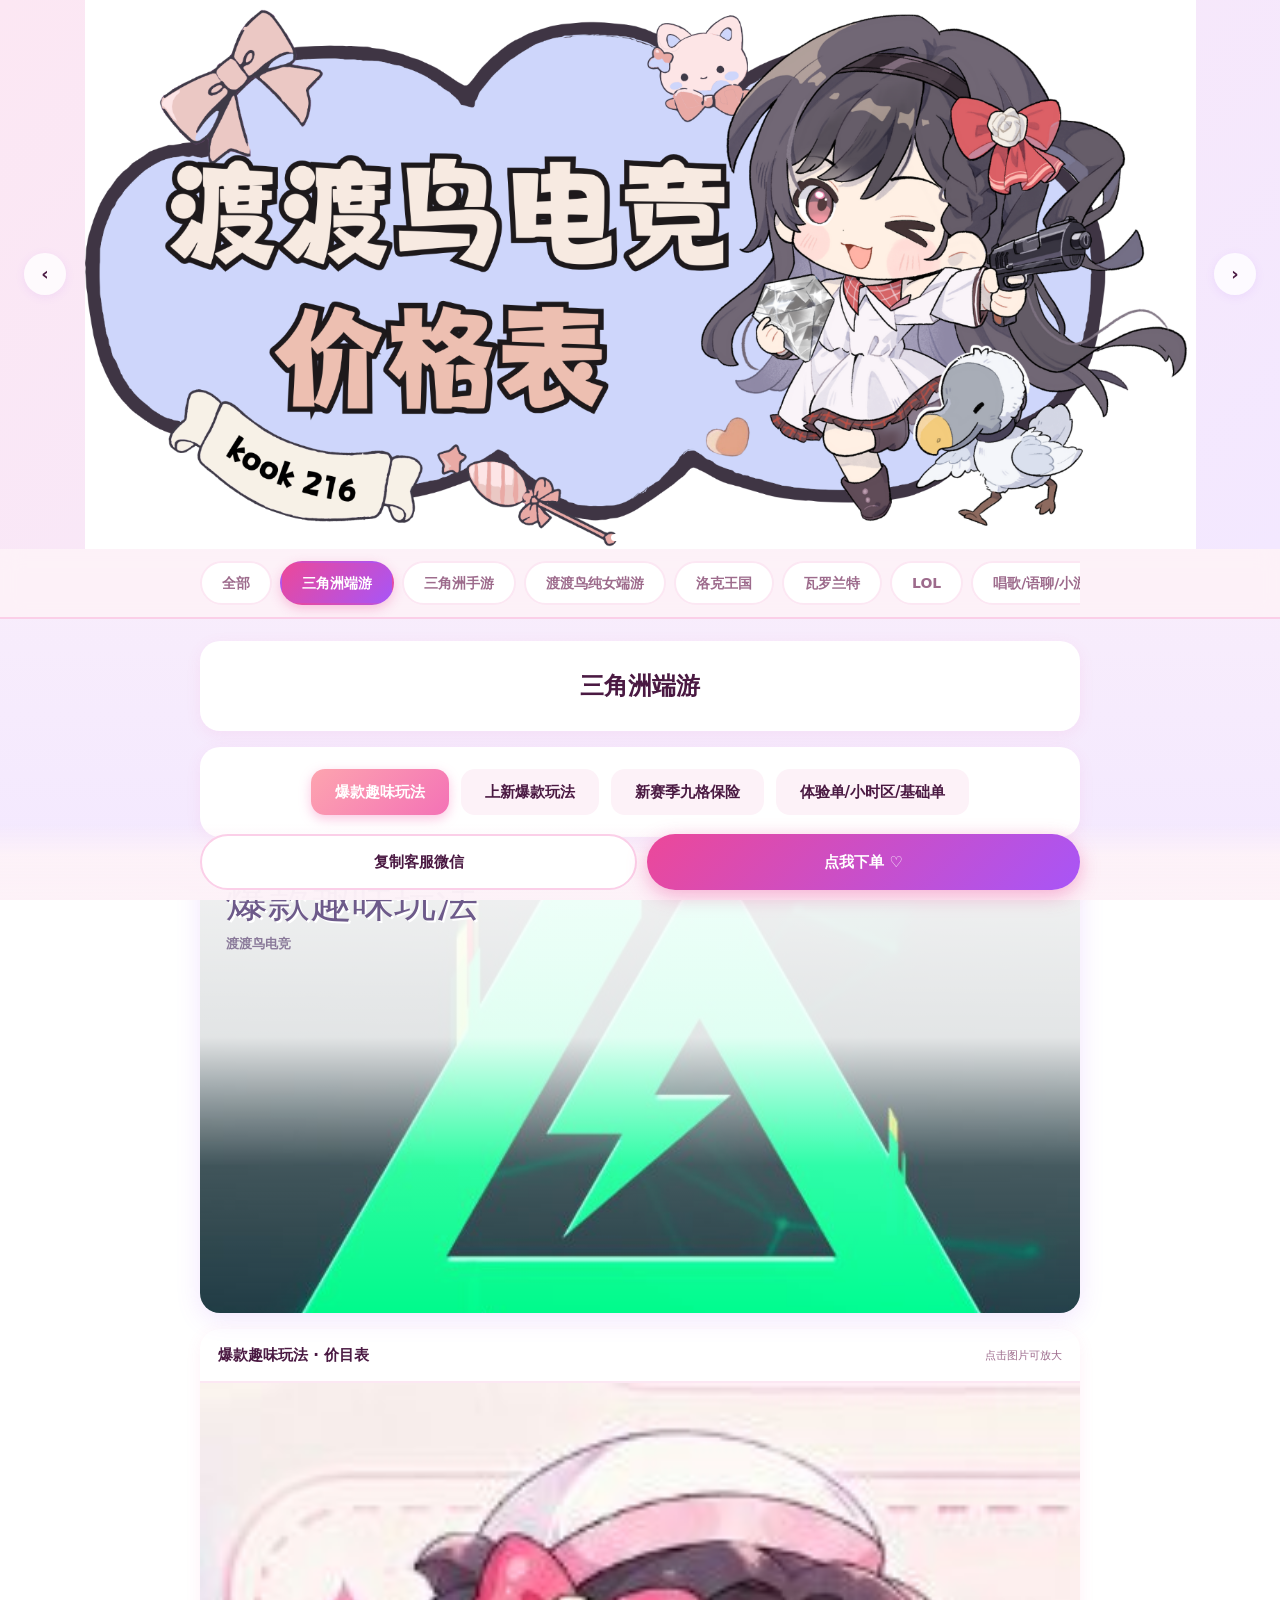
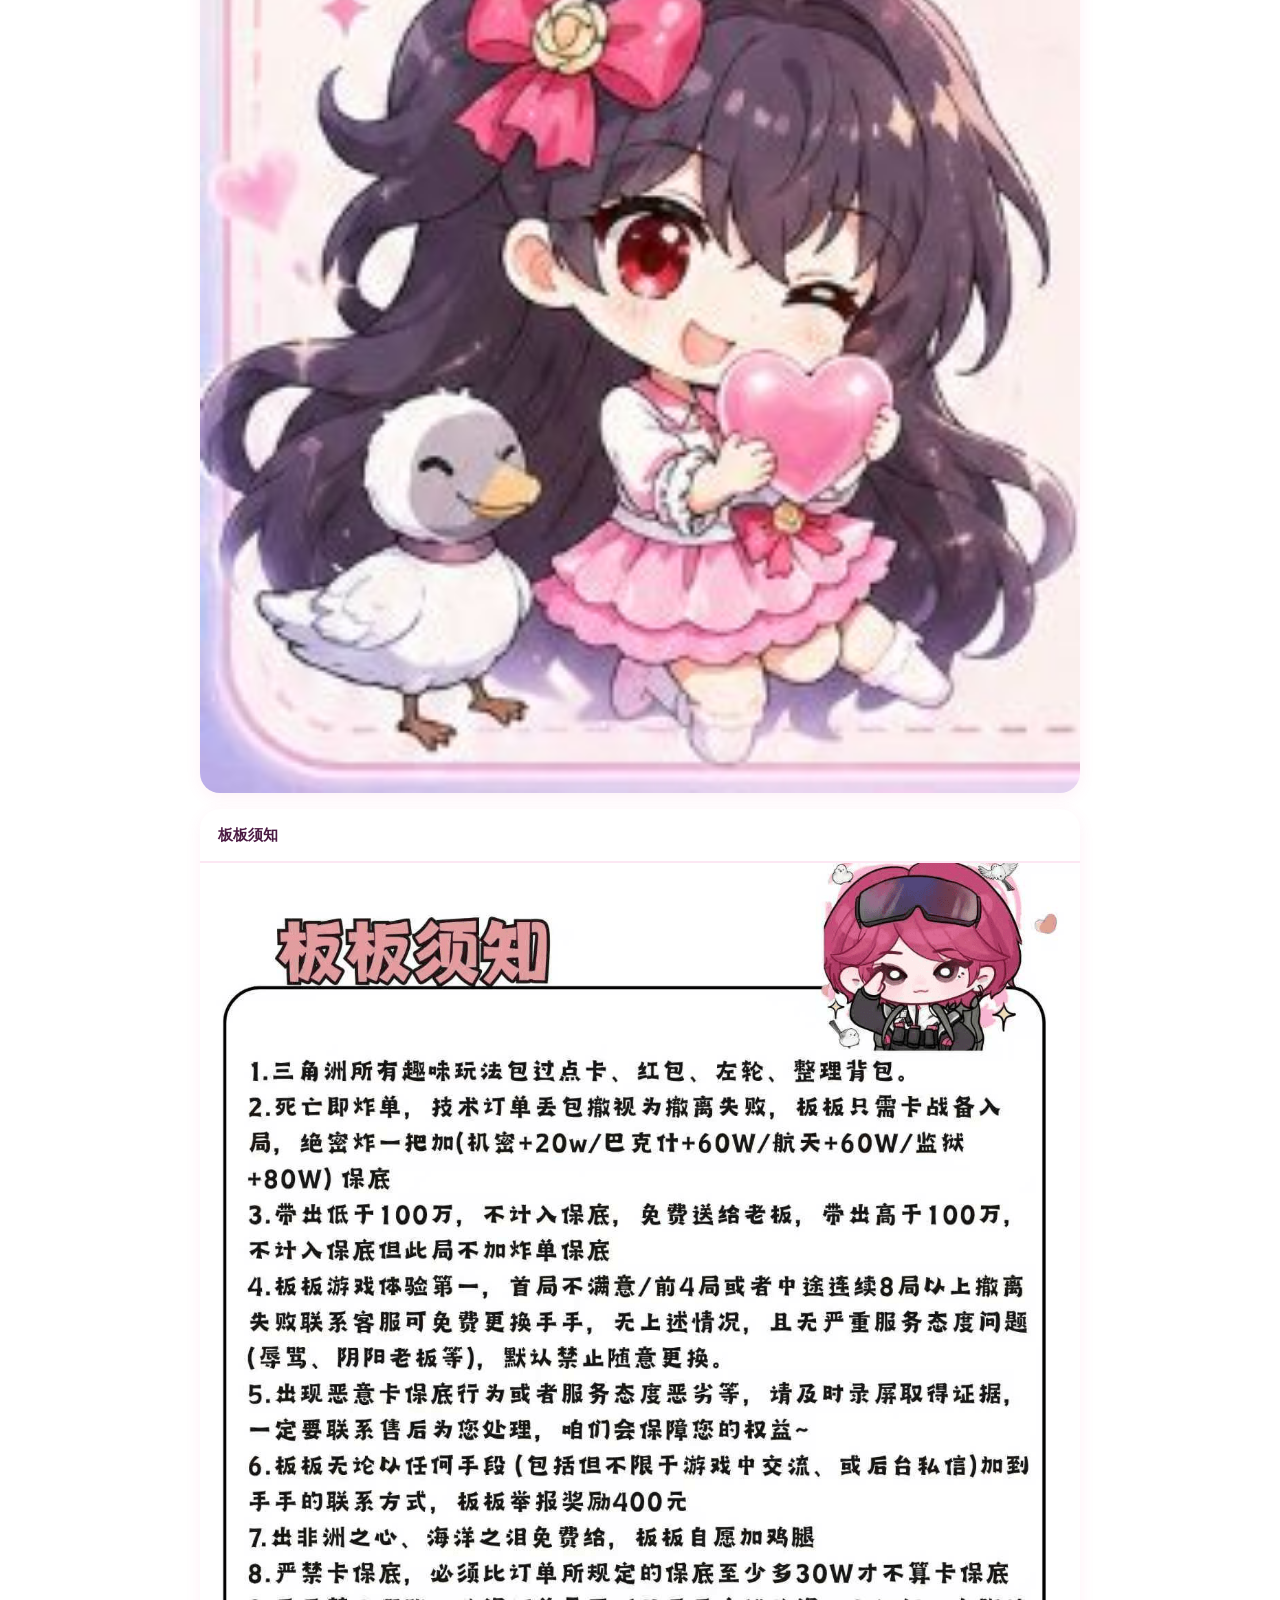
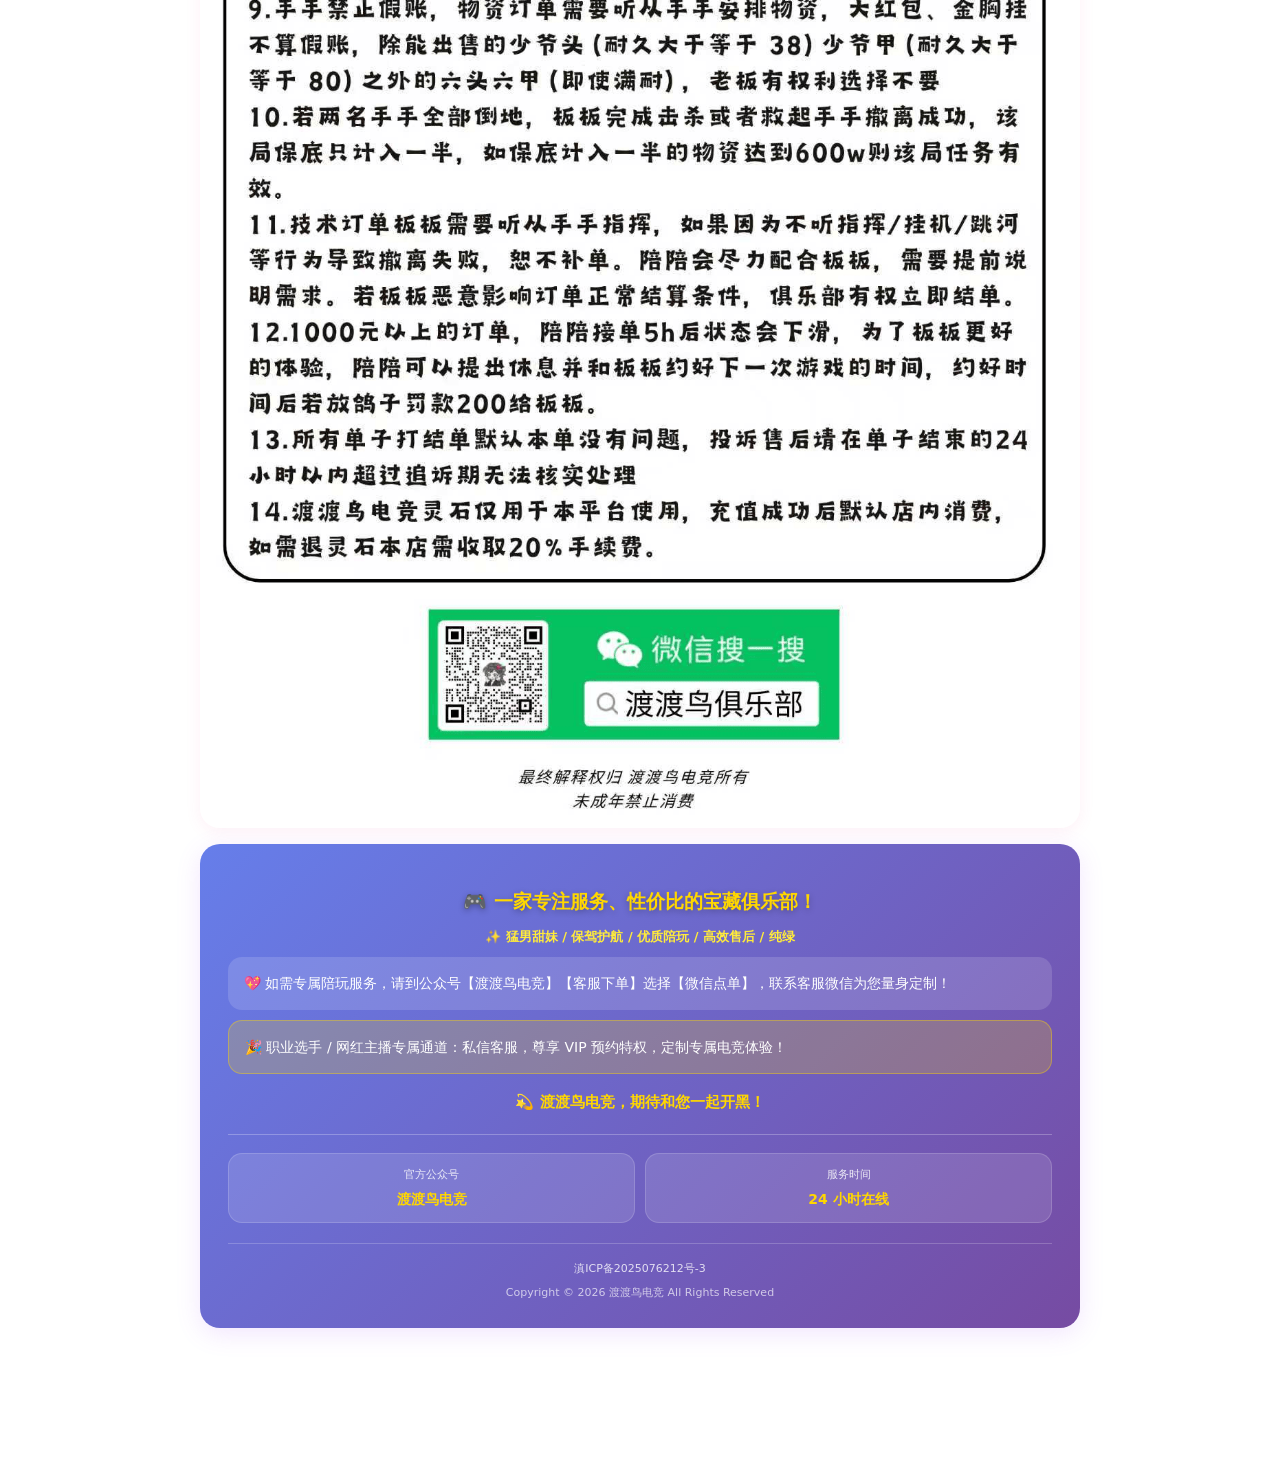
==== service.html @ 5882cf4a "首次提交：辰兴电竞价格表网站（前台页面 + 内容数据 + 图片素材）" ====
<!DOCTYPE html>
<html lang="zh-CN">
<head>
  <meta charset="UTF-8" />
  <meta name="viewport" content="width=device-width, initial-scale=1.0" />
  <title>正在打开… - 渡渡鸟电竞</title>
  <!--
    ==========================================================================
     兼容页：融合版把「分类 / 玩法 / 价目表」合并进了 index.html 单页，
     不再需要独立的详情页。这个文件只负责把老链接
        service.html?id=<条目id>&cat=<分类id>
     转到新地址
        index.html#cat=<分类id>&item=<条目id>
     所以以前发出去的链接不会失效。
     ==========================================================================
  -->
</head>
<body>
  <p style="font-family:system-ui,sans-serif;padding:24px;color:#4a1942">
    正在打开相关内容…如果浏览器没有自动跳转，<a id="fallback" href="index.html">点这里回到首页</a>。
  </p>

  <script src="assets/js/data.js"></script>
  <script>
    (function () {
      'use strict';

      function pick(query) {
        var out = {};
        (query || '').replace(/^\?/, '').split('&').forEach(function (kv) {
          if (!kv) return;
          var p = kv.split('=');
          try { out[p[0]] = decodeURIComponent(p[1] || ''); }
          catch (e) { out[p[0]] = p[1] || ''; }
        });
        return out;
      }

      var q = pick(window.location.search);
      var itemId = q.id || '';
      var catId = q.cat || '';

      /* 老链接只给了条目 id 时，到数据里找出它属于哪个分类 */
      if (!catId && itemId && typeof SERVICE_CATEGORIES !== 'undefined') {
        SERVICE_CATEGORIES.forEach(function (cat) {
          (cat.items || []).forEach(function (item) {
            if (item.id === itemId) catId = cat.id;
          });
        });
      }

      var target = 'index.html';
      if (catId) {
        target += '#cat=' + encodeURIComponent(catId);
        if (itemId) target += '&item=' + encodeURIComponent(itemId);
      }

      document.getElementById('fallback').setAttribute('href', target);
      window.location.replace(target);
    })();
  </script>
</body>
</html>
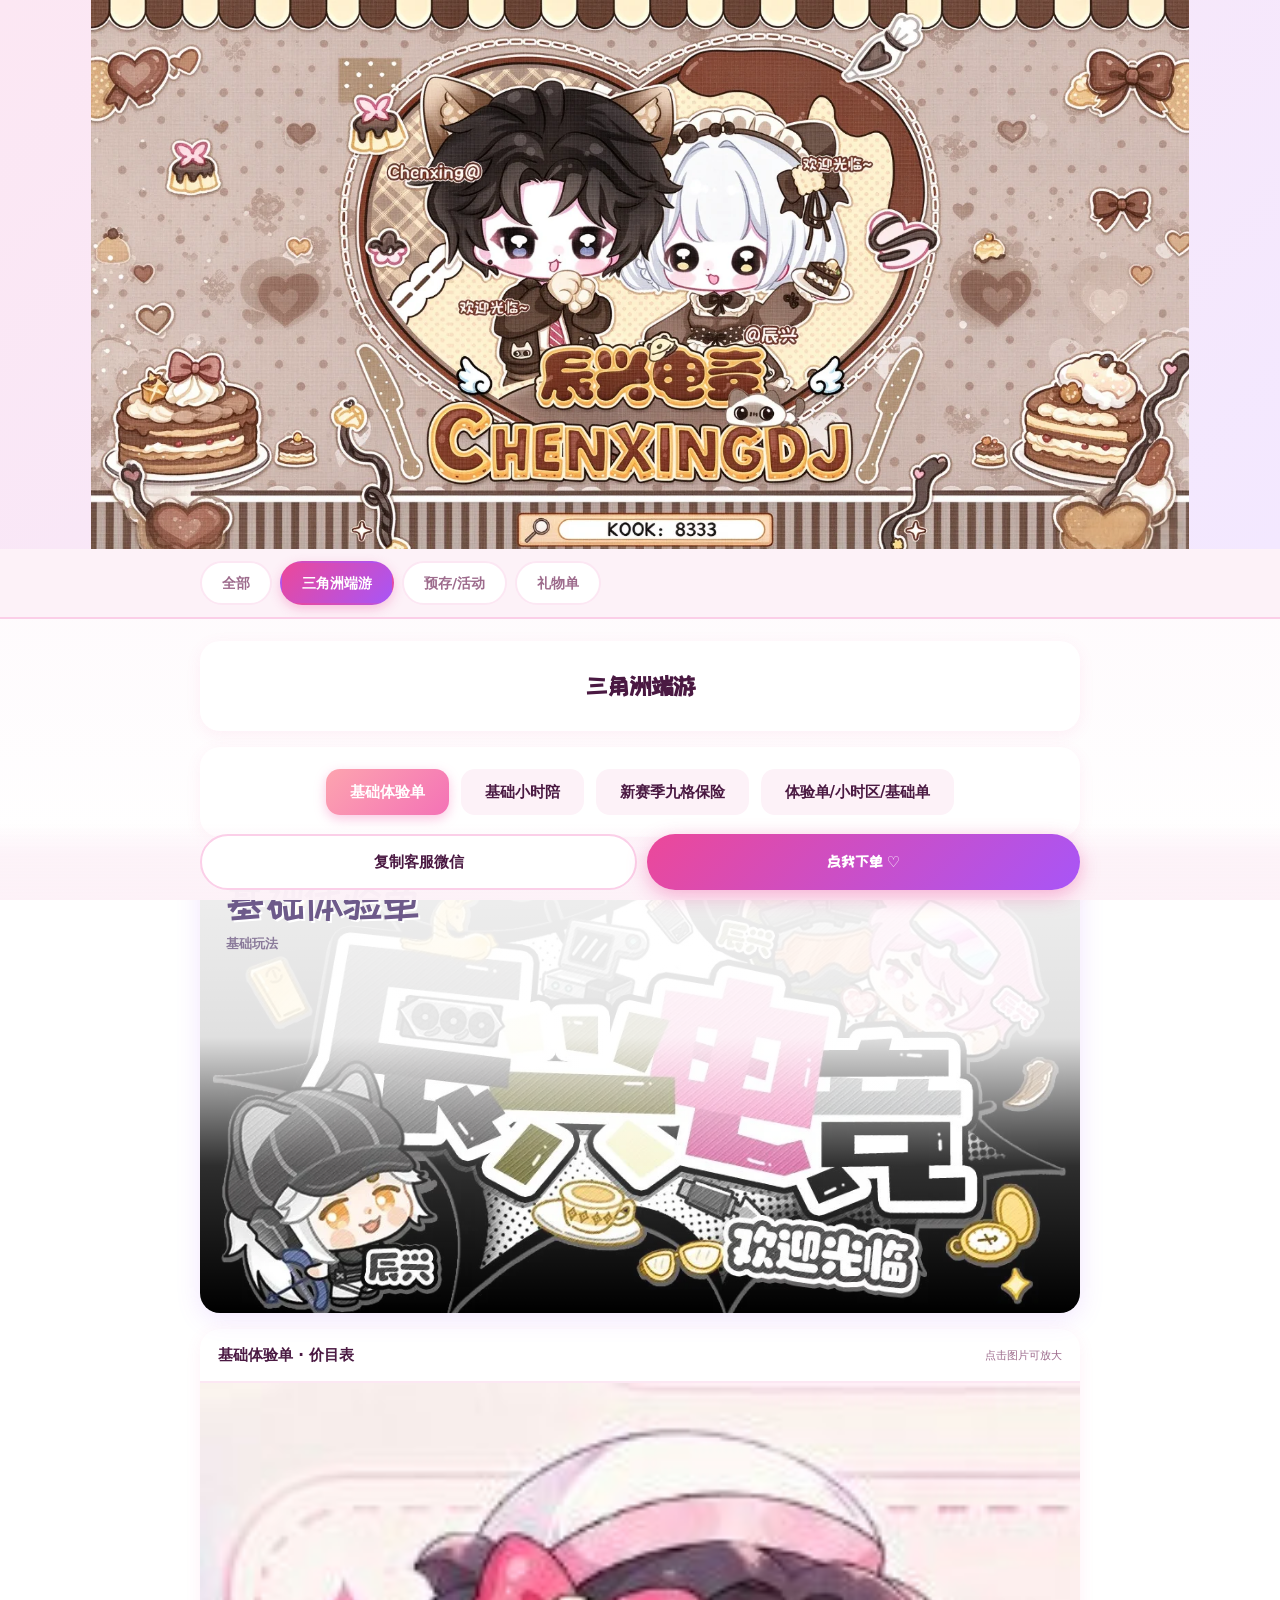
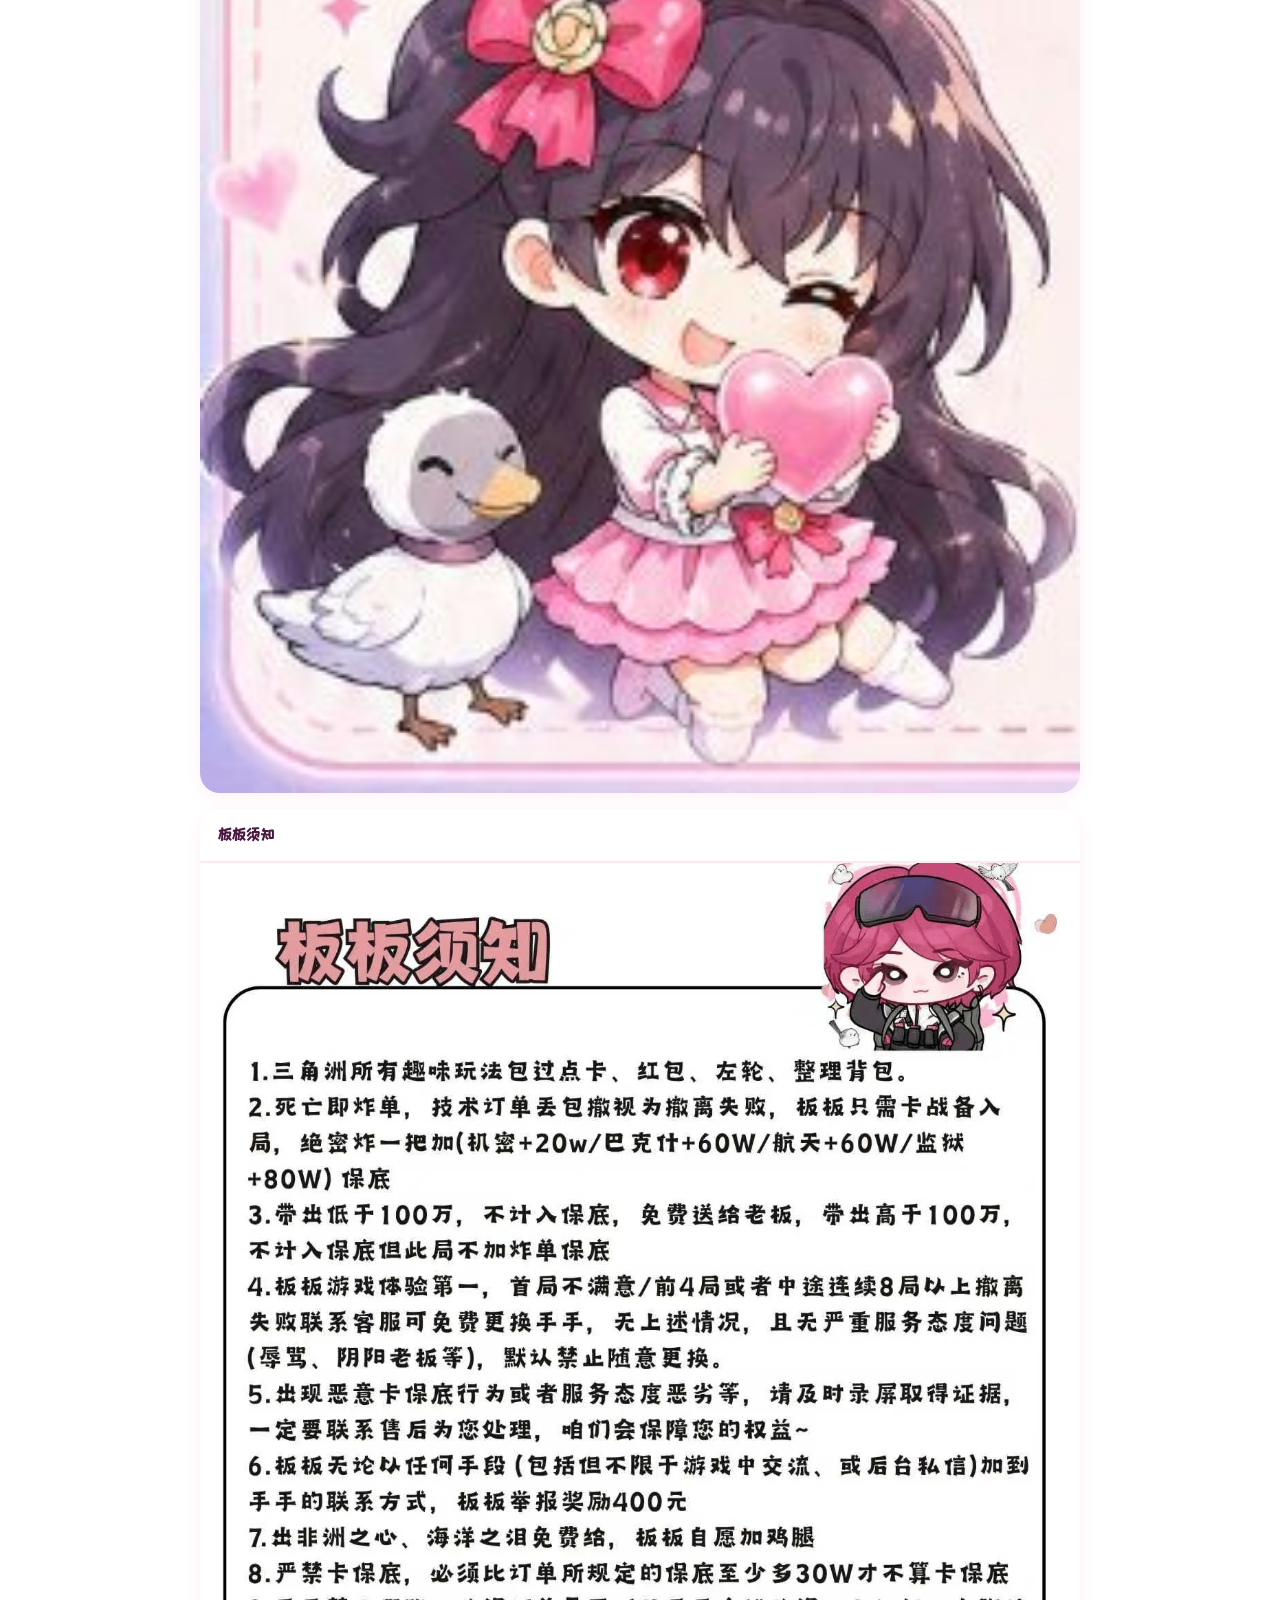
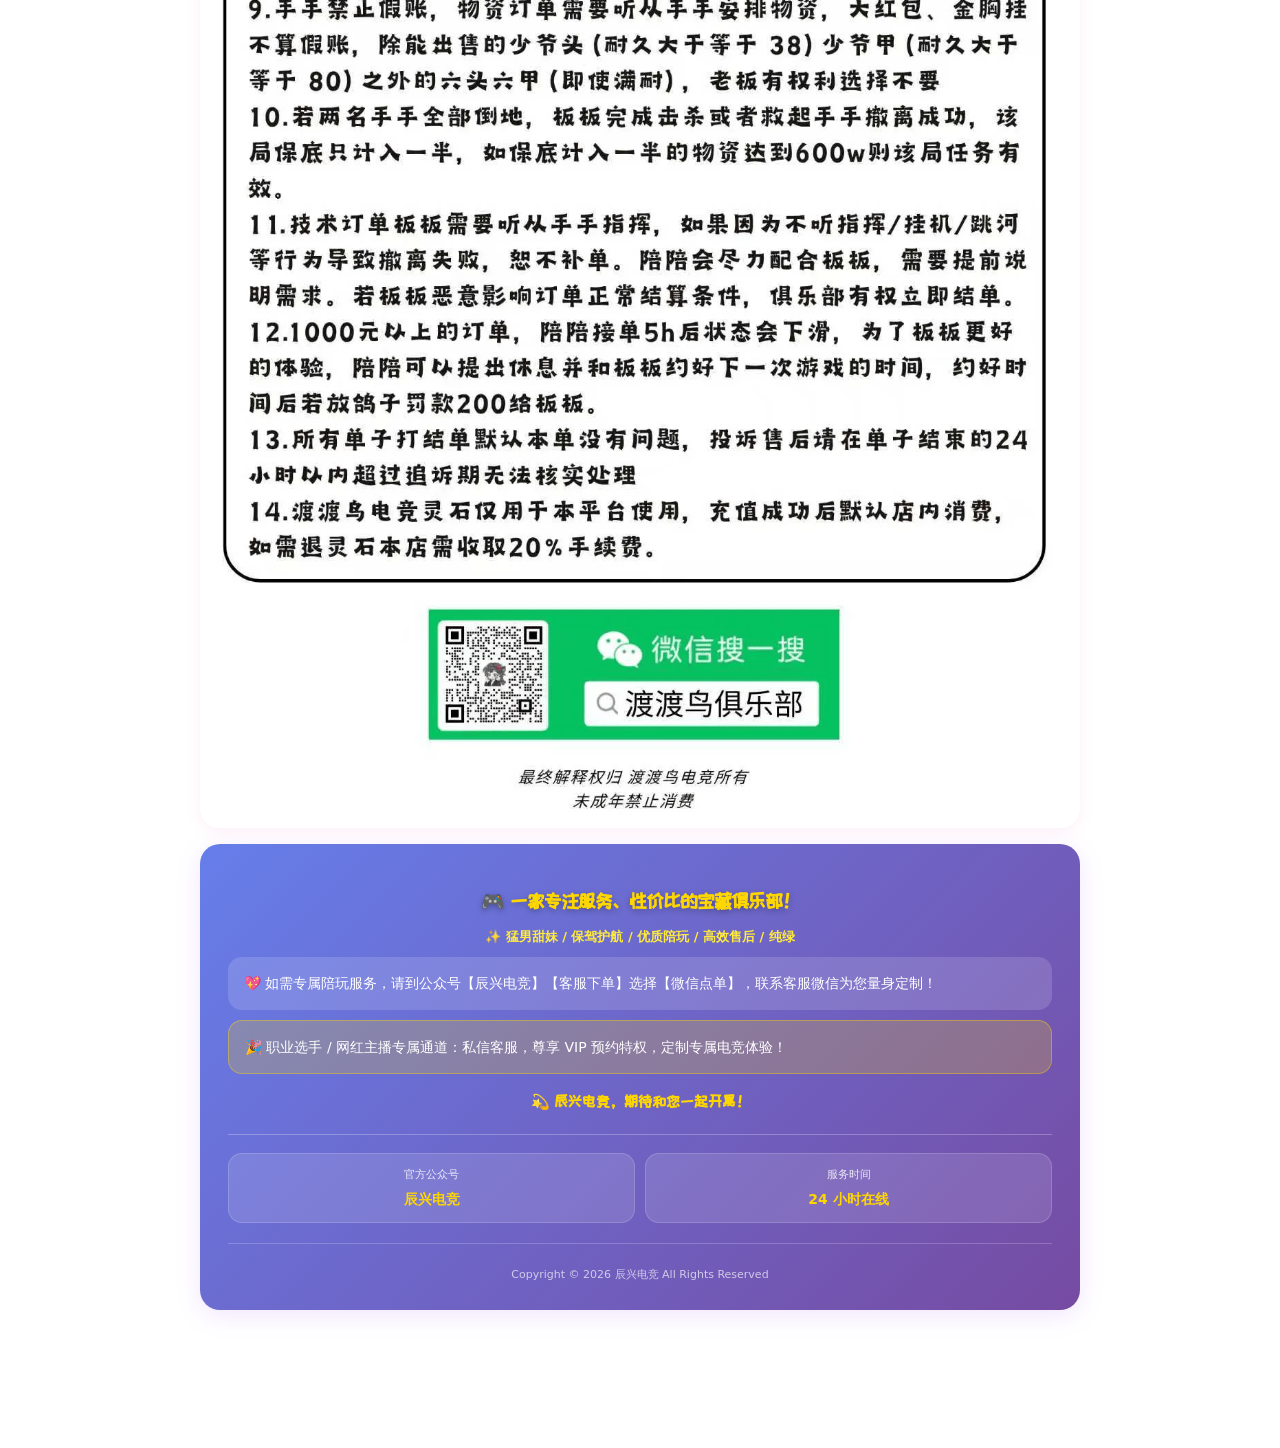
==== commit 35e475b2: "品牌：标题/图标/分享卡片改成辰兴自己的；字体自托管去掉外部依赖" ====
--- a/service.html
+++ b/service.html
@@ -3,7 +3,7 @@
 <head>
   <meta charset="UTF-8" />
   <meta name="viewport" content="width=device-width, initial-scale=1.0" />
-  <title>正在打开… - 渡渡鸟电竞</title>
+  <title>正在打开… - 辰兴电竞</title>
   <!--
     ==========================================================================
      兼容页：融合版把「分类 / 玩法 / 价目表」合并进了 index.html 单页，
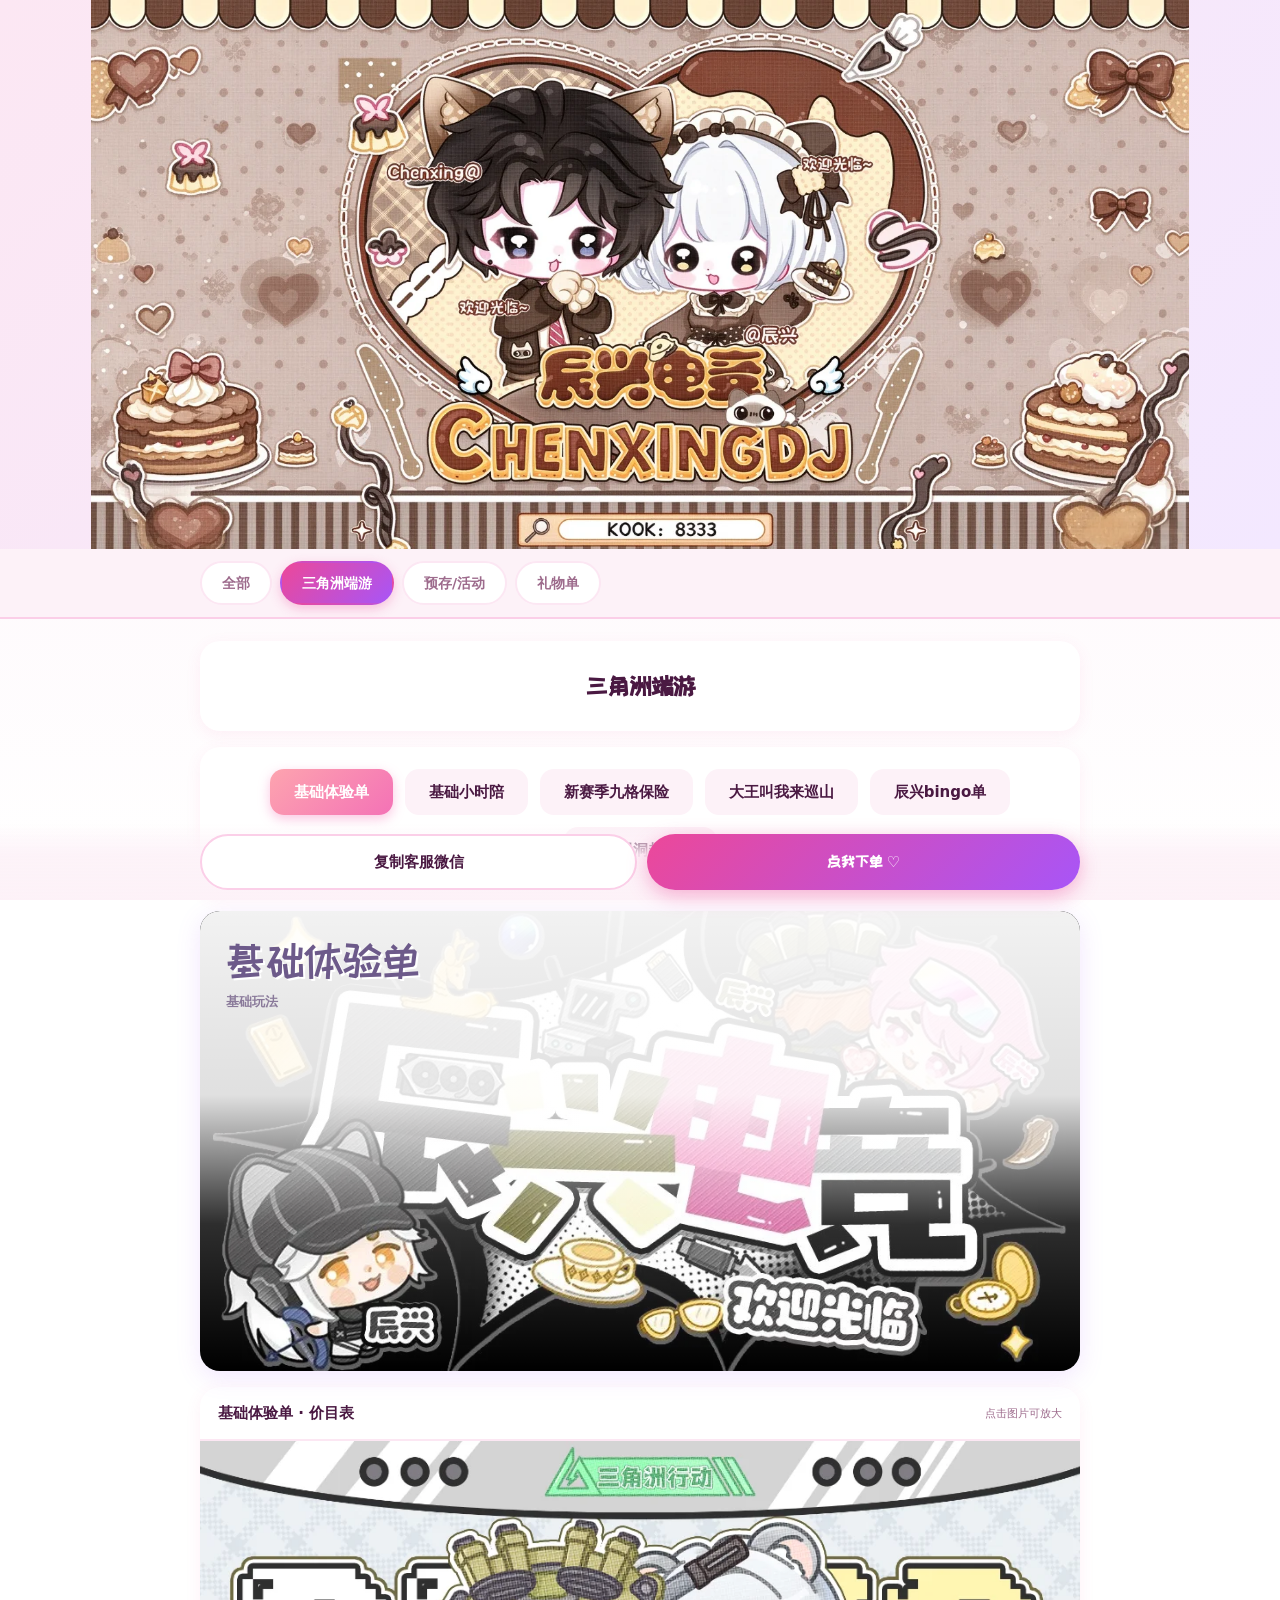
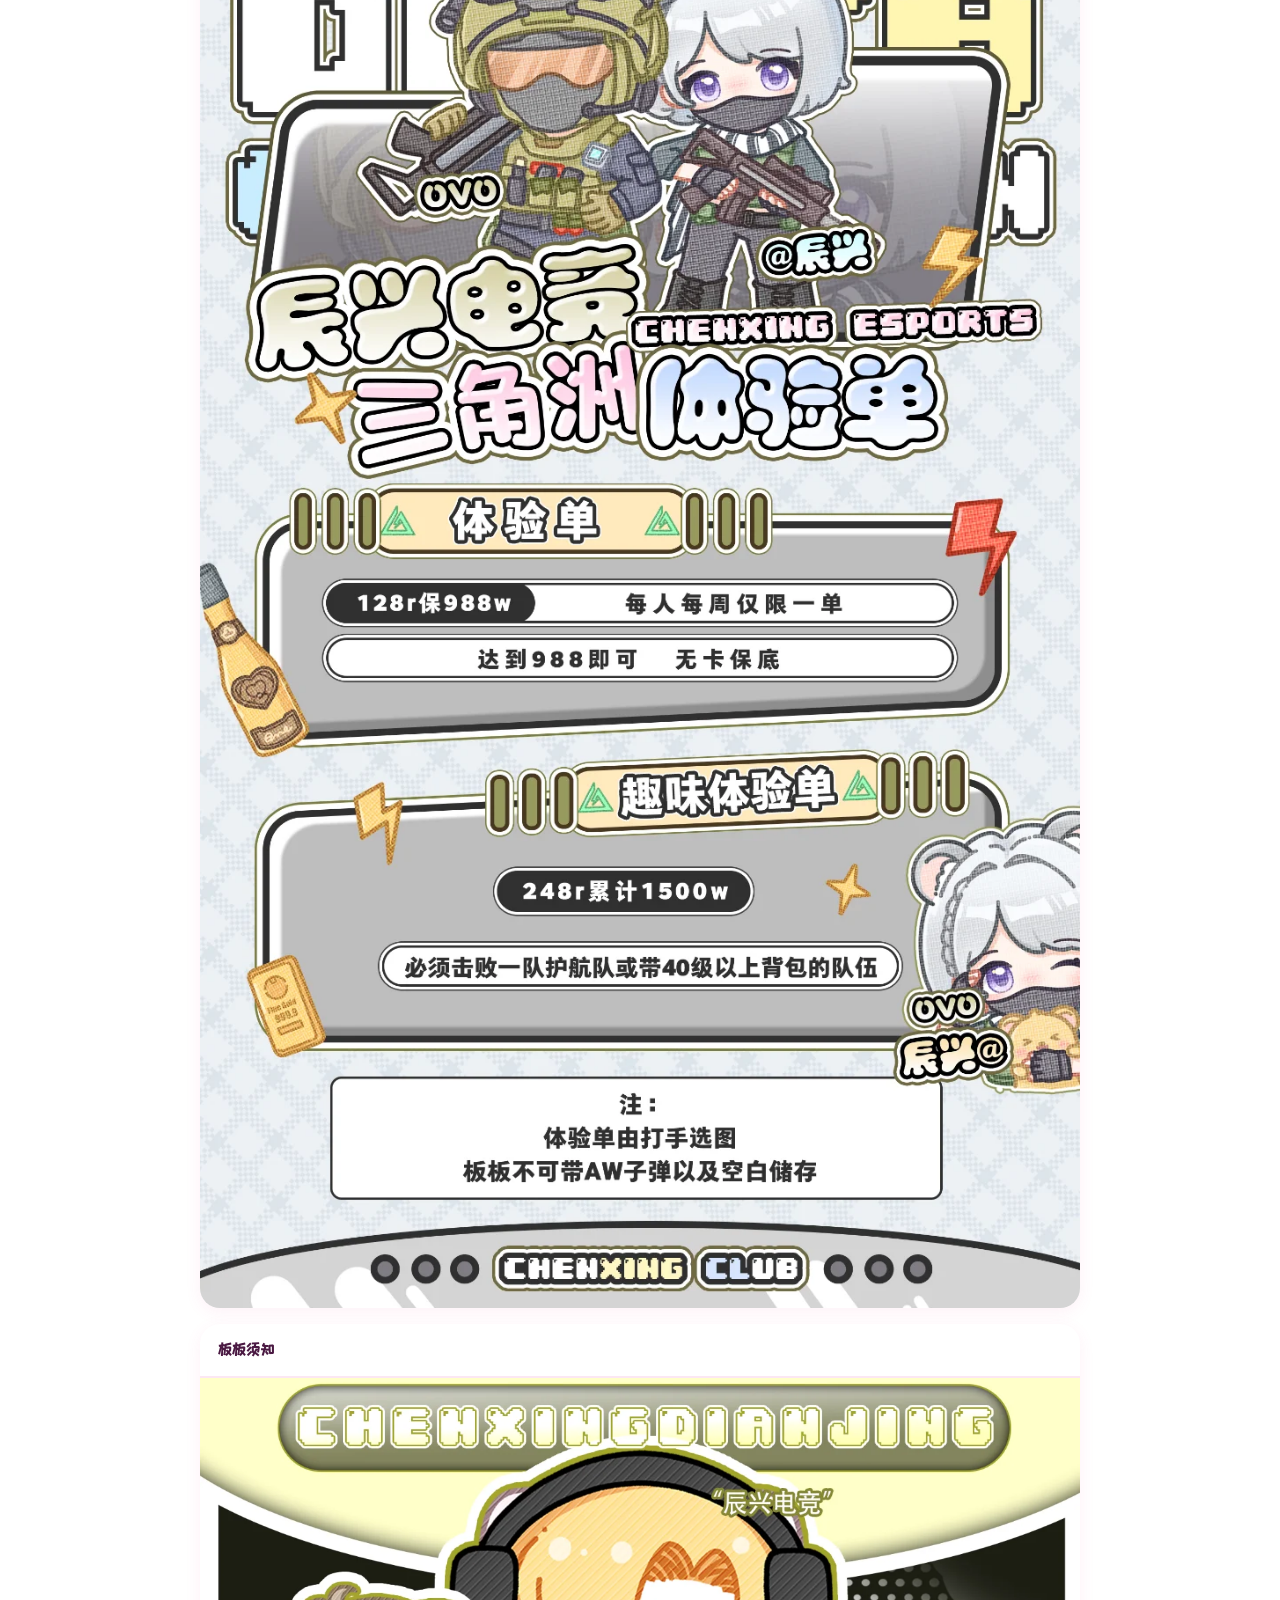
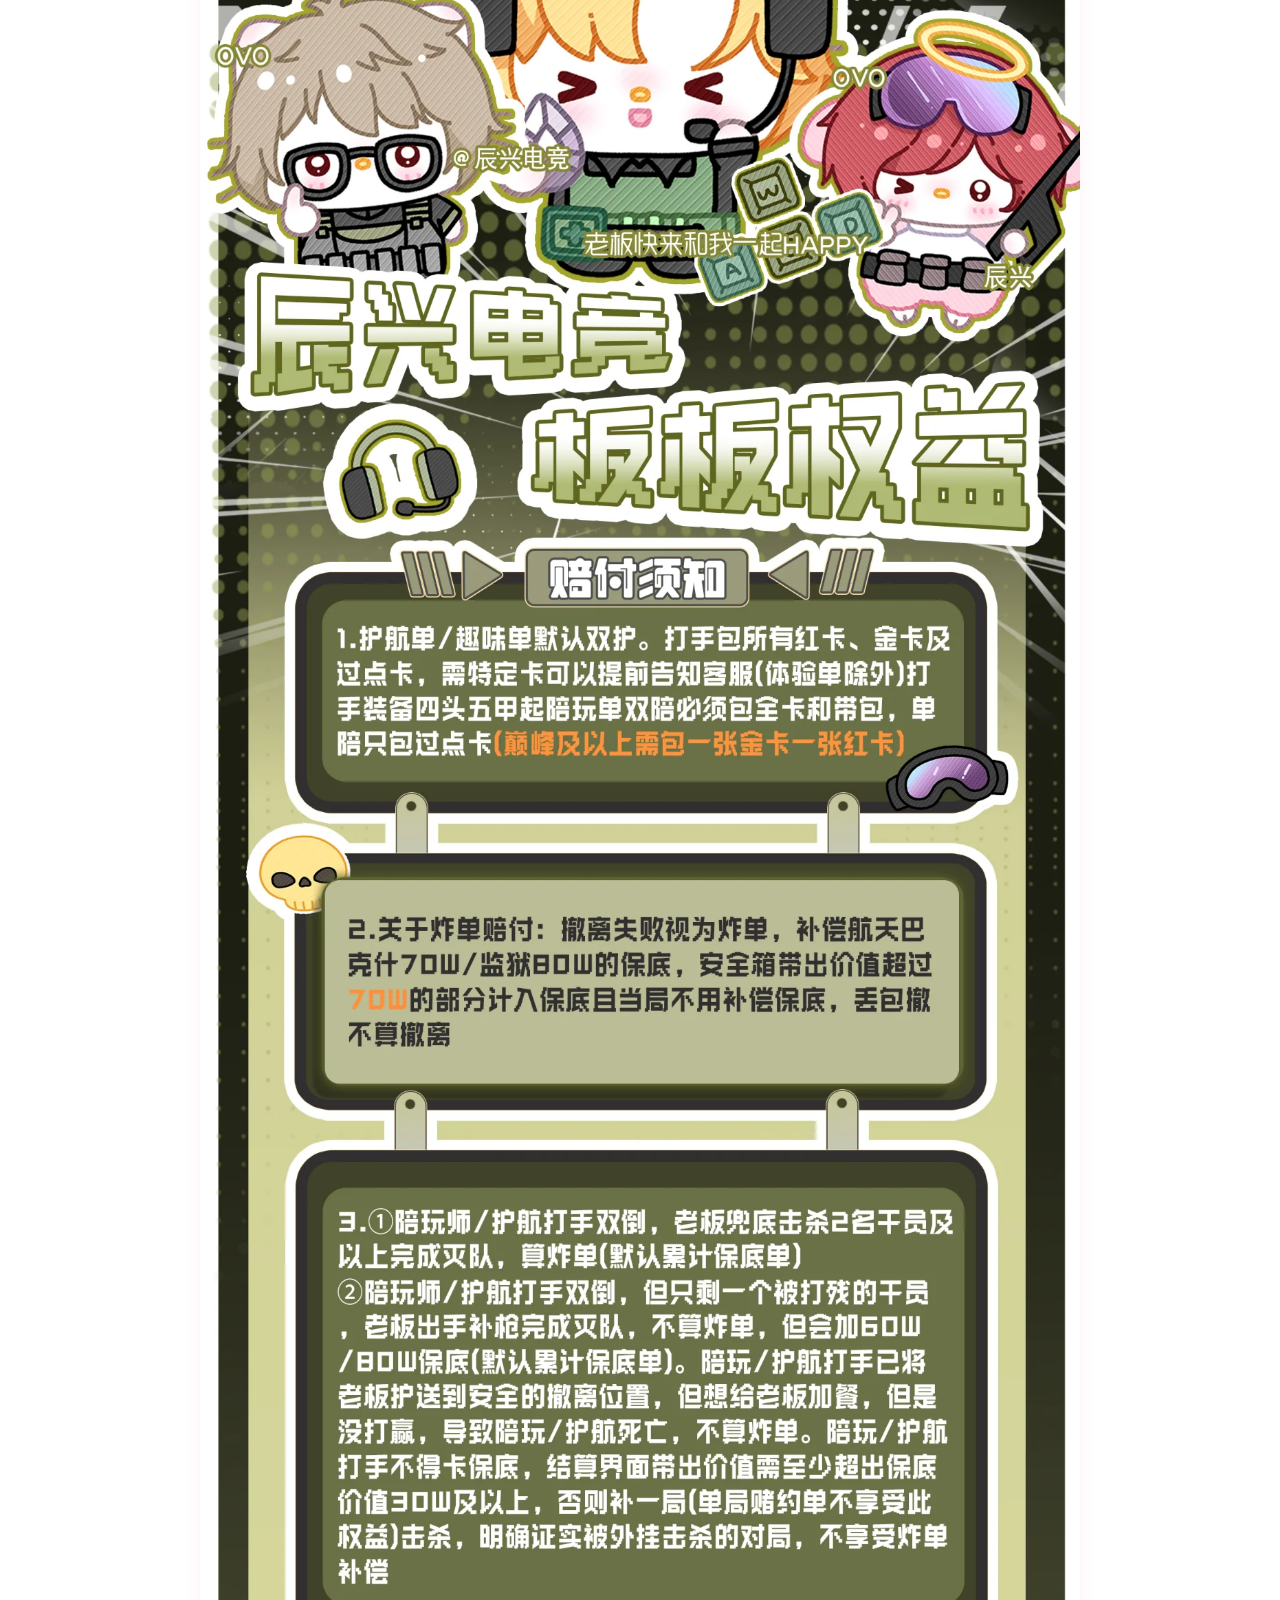
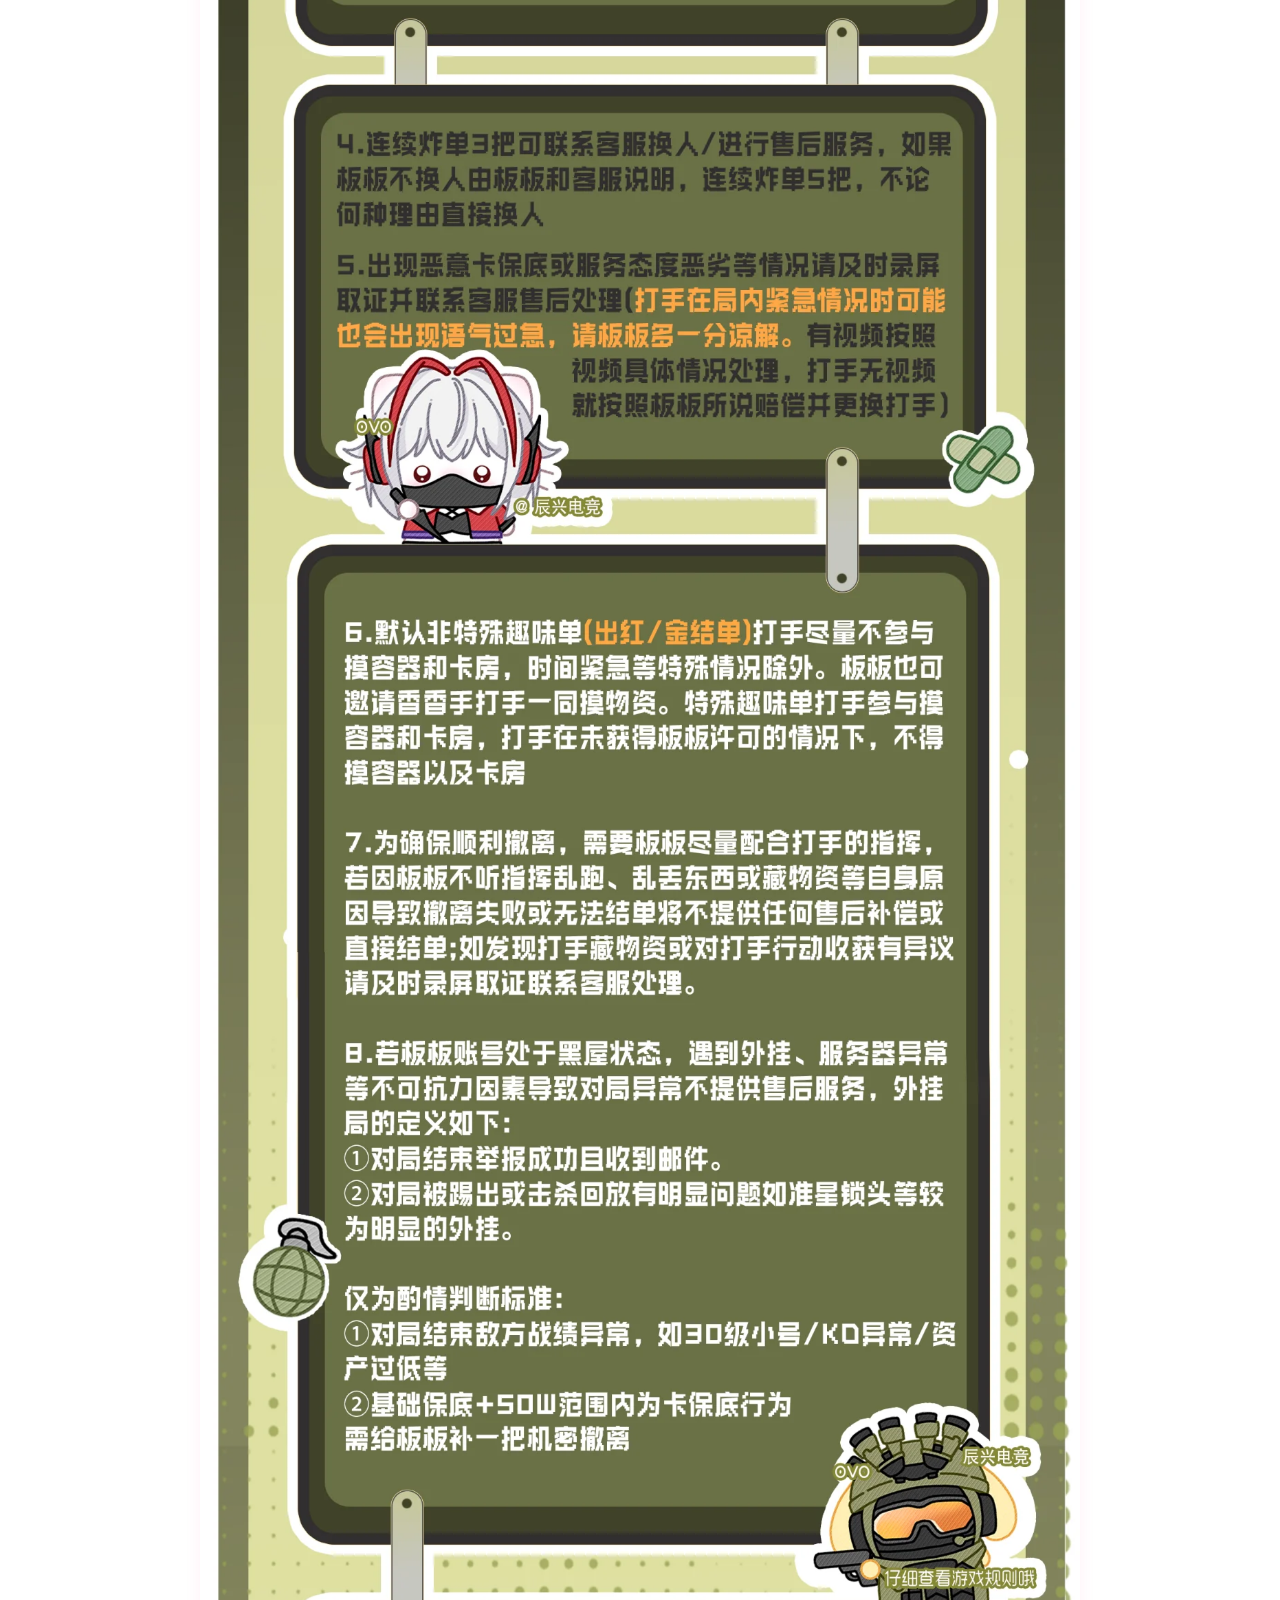
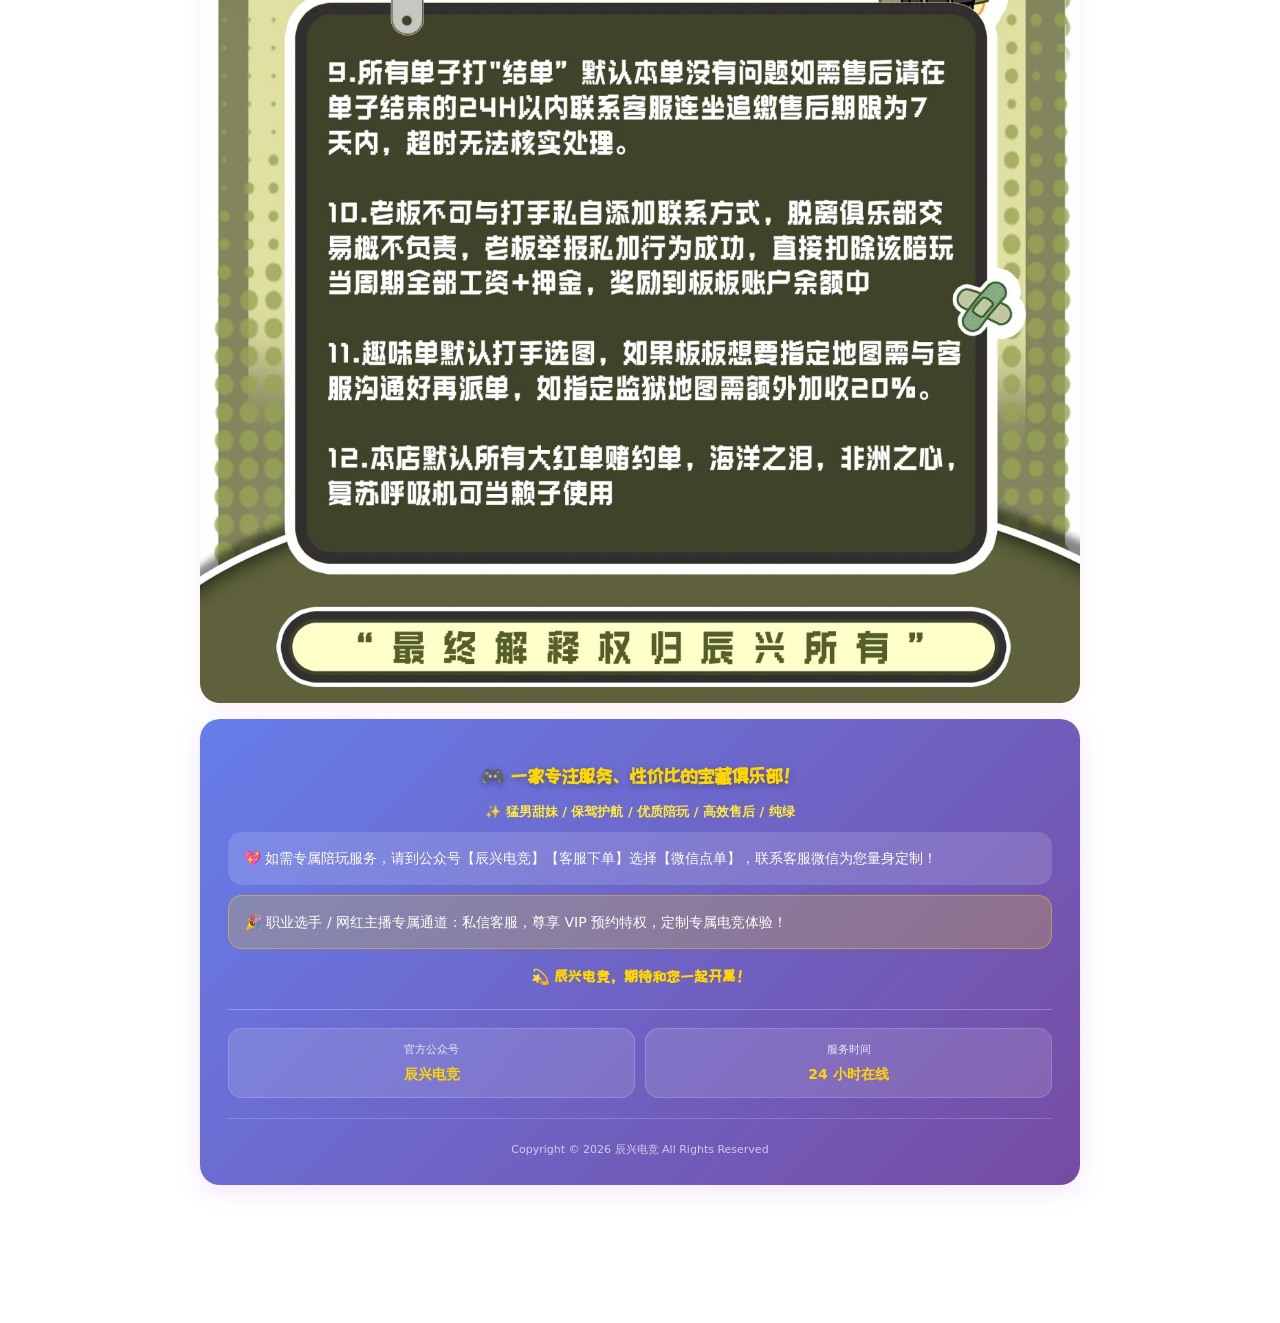
==== commit 01a9e390: "前台：CSS/JS 引用加版本号，以后改动能强制推送到所有浏览器" ====
--- a/service.html
+++ b/service.html
@@ -20,7 +20,7 @@
     正在打开相关内容…如果浏览器没有自动跳转，<a id="fallback" href="index.html">点这里回到首页</a>。
   </p>
 
-  <script src="assets/js/data.js"></script>
+  <script src="assets/js/data.js?v=20261002-2"></script>
   <script>
     (function () {
       'use strict';
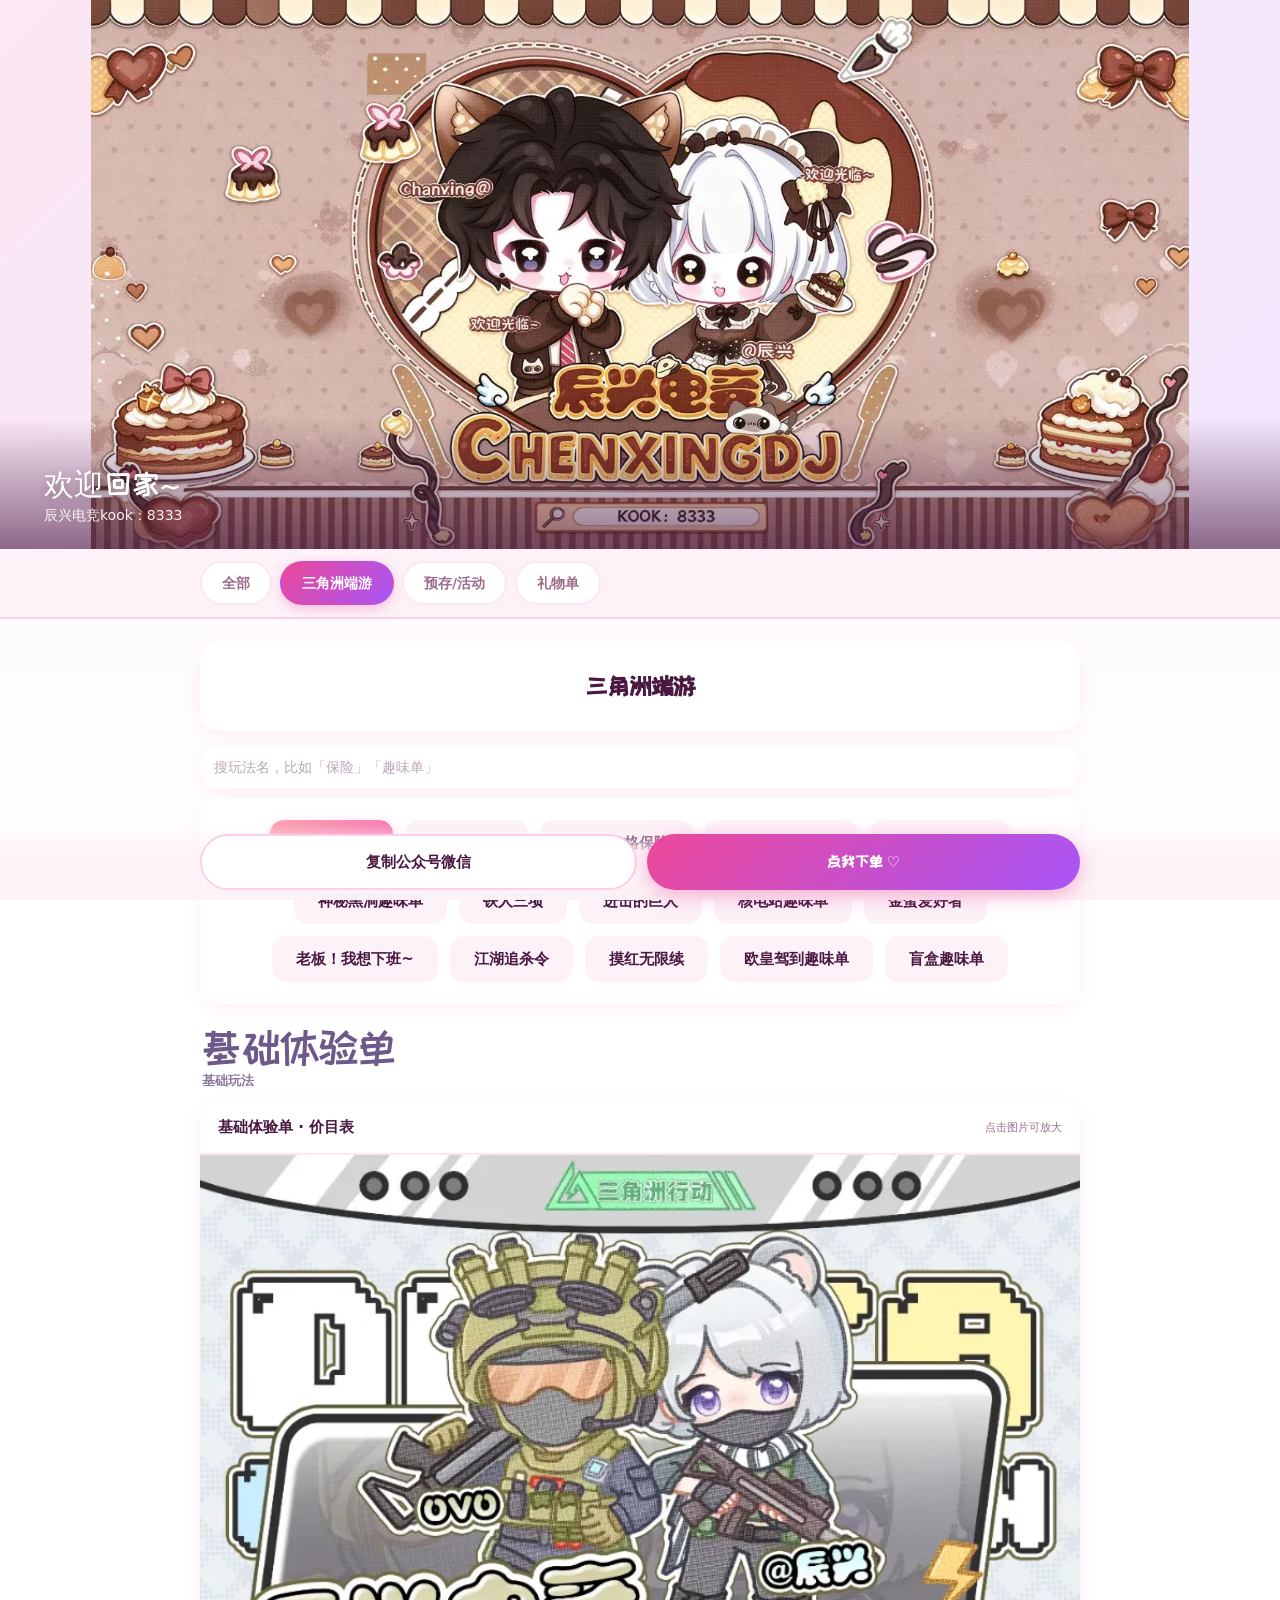
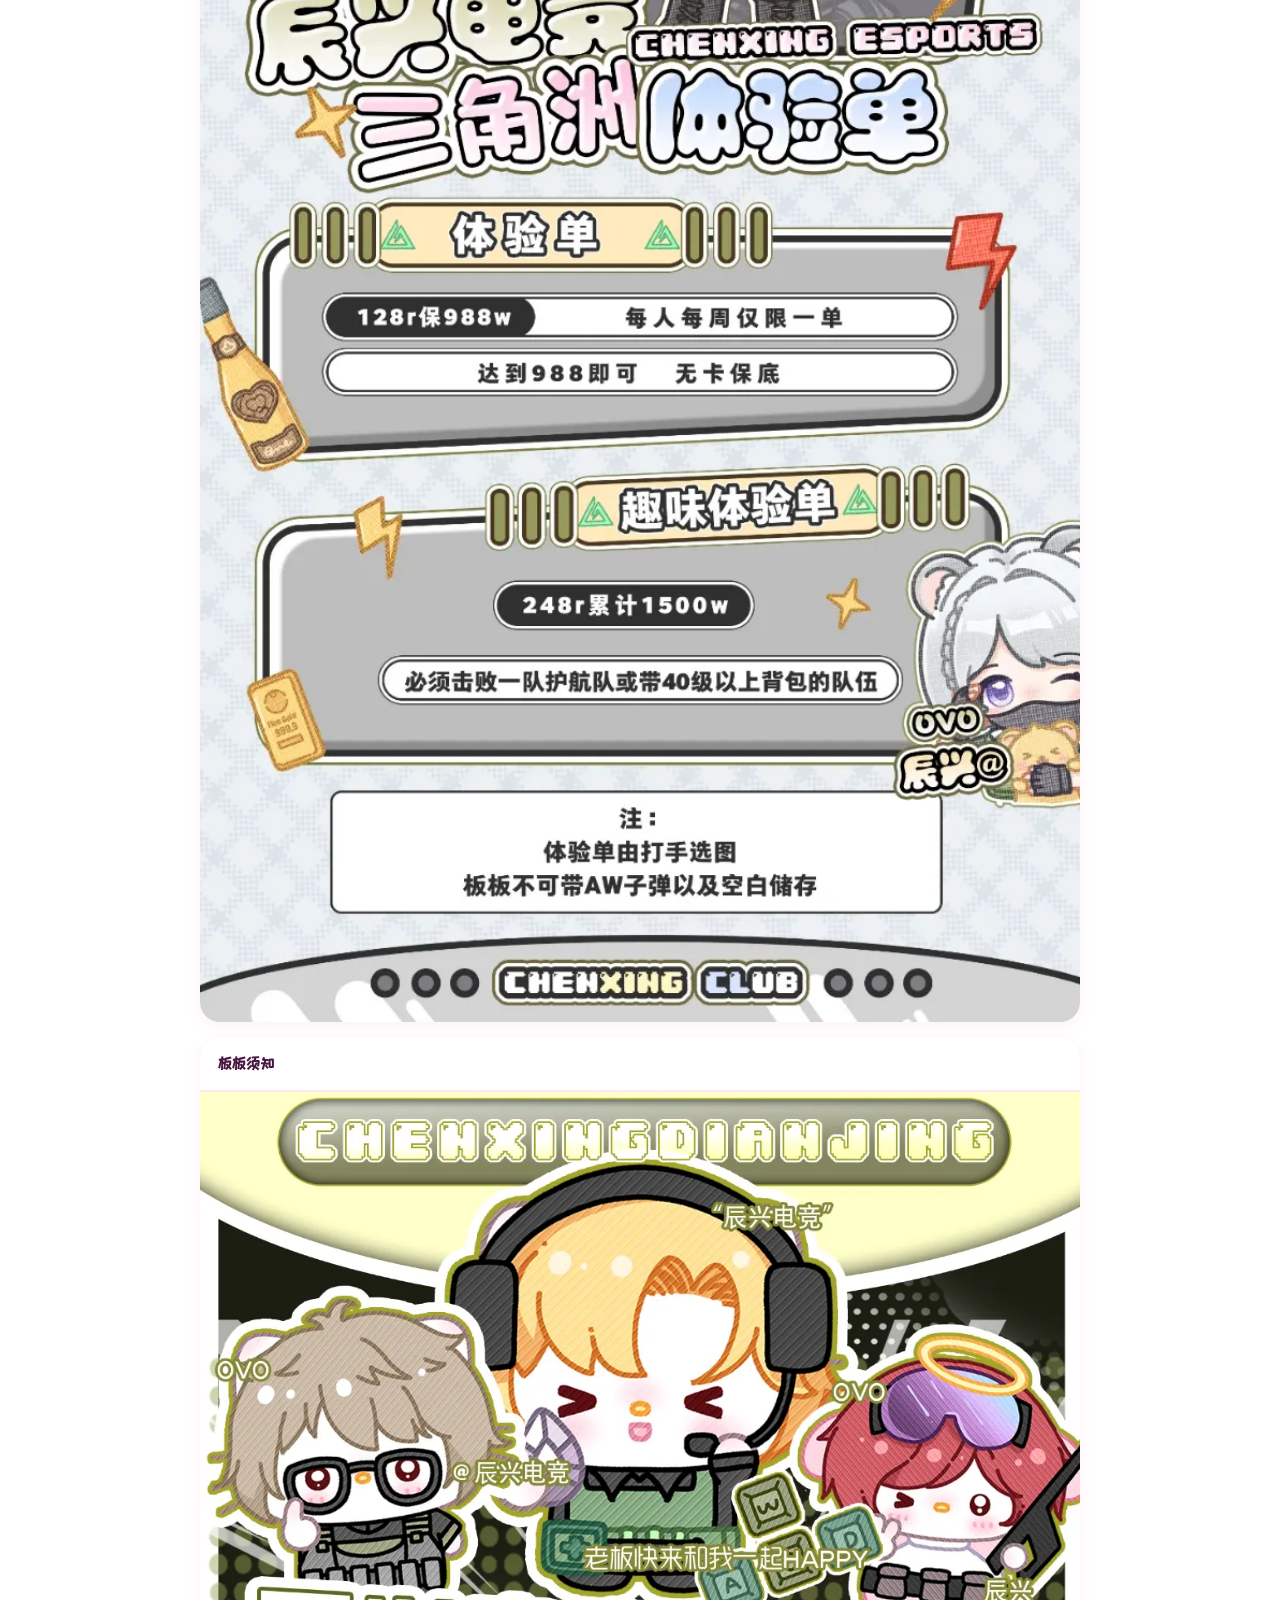
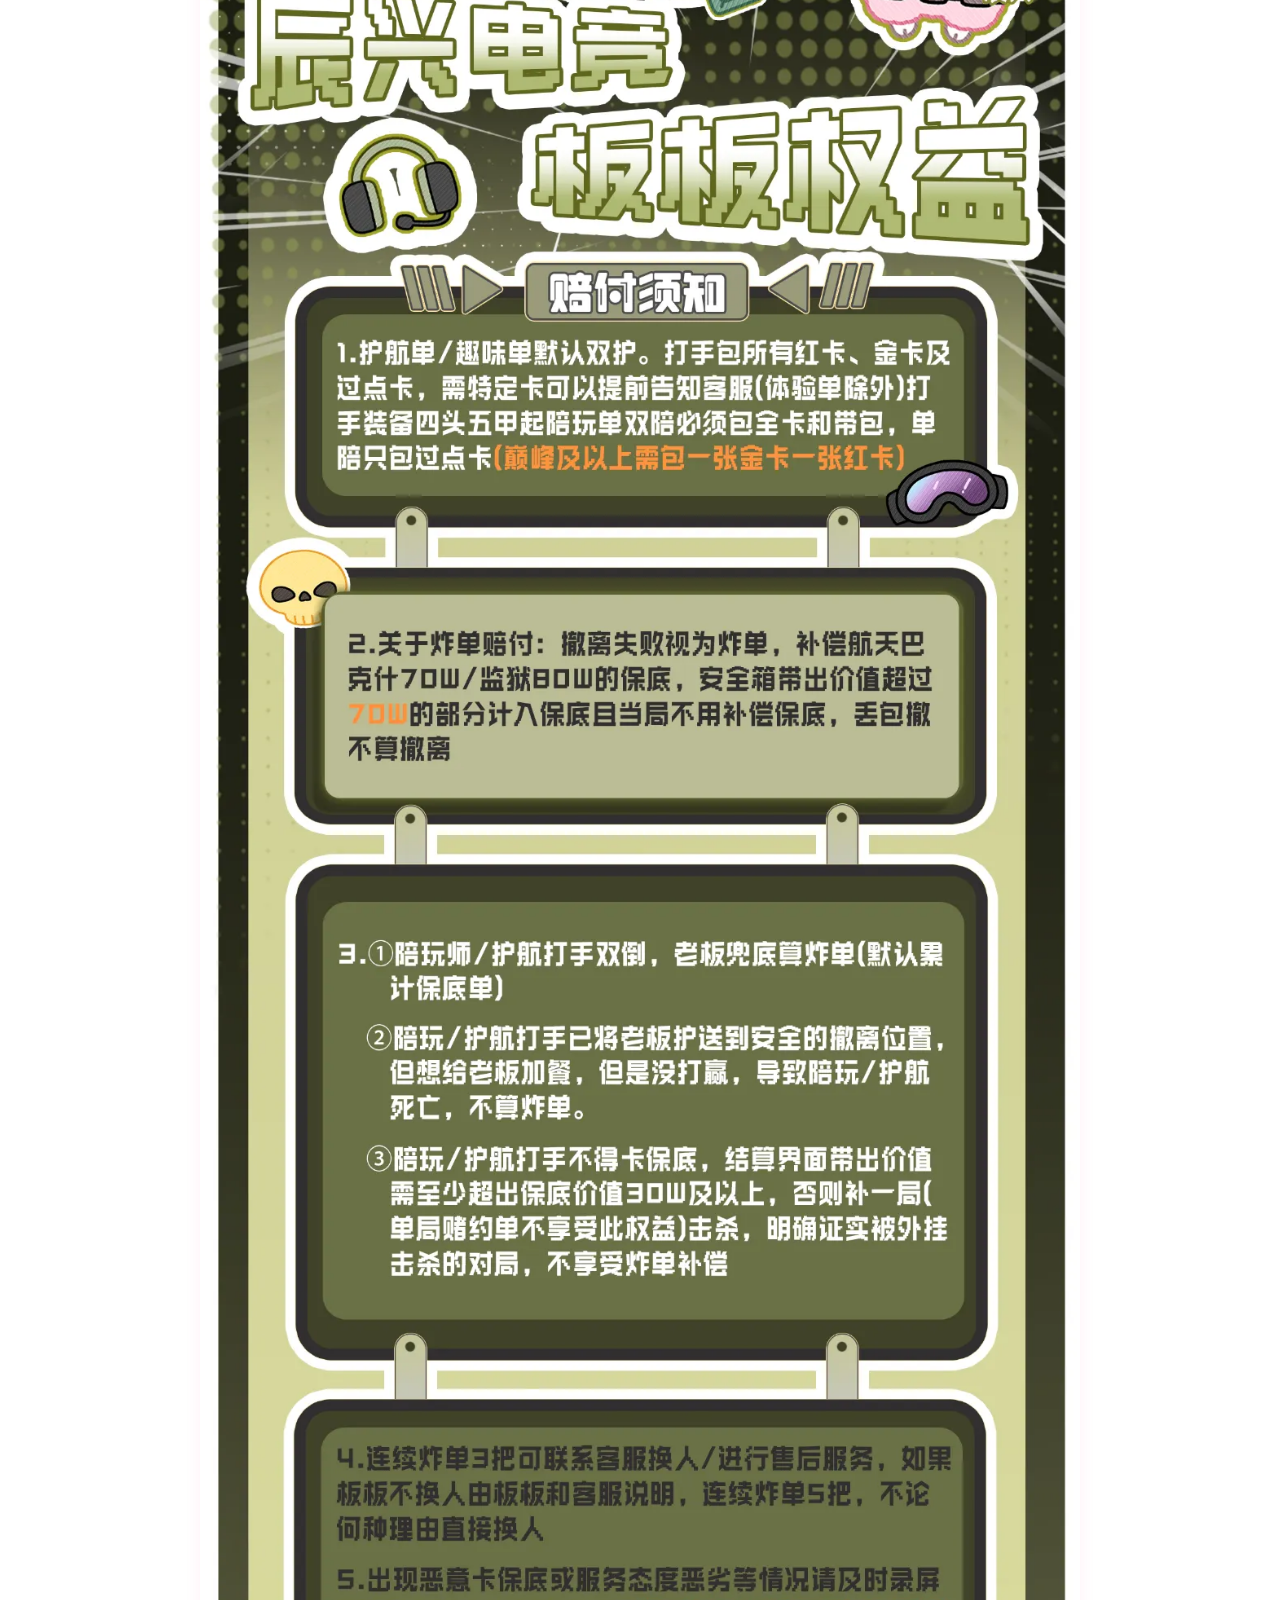
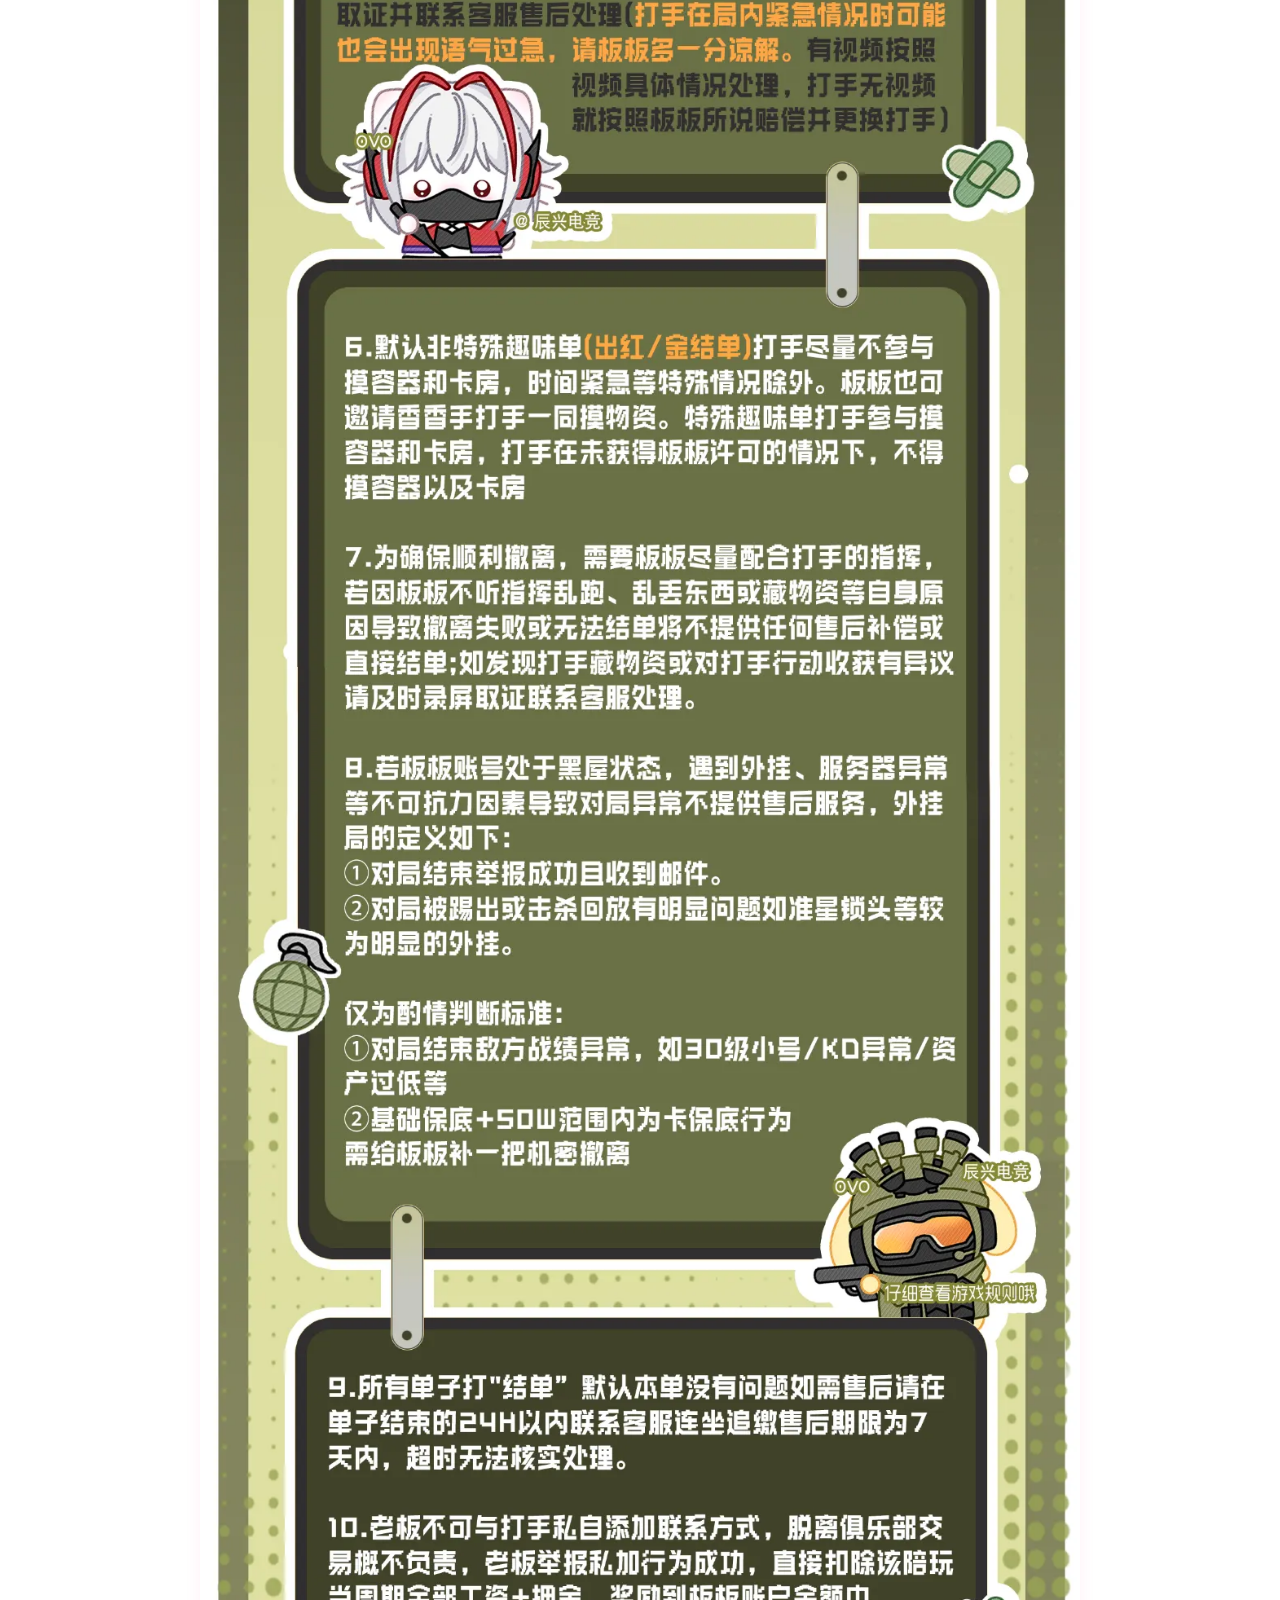
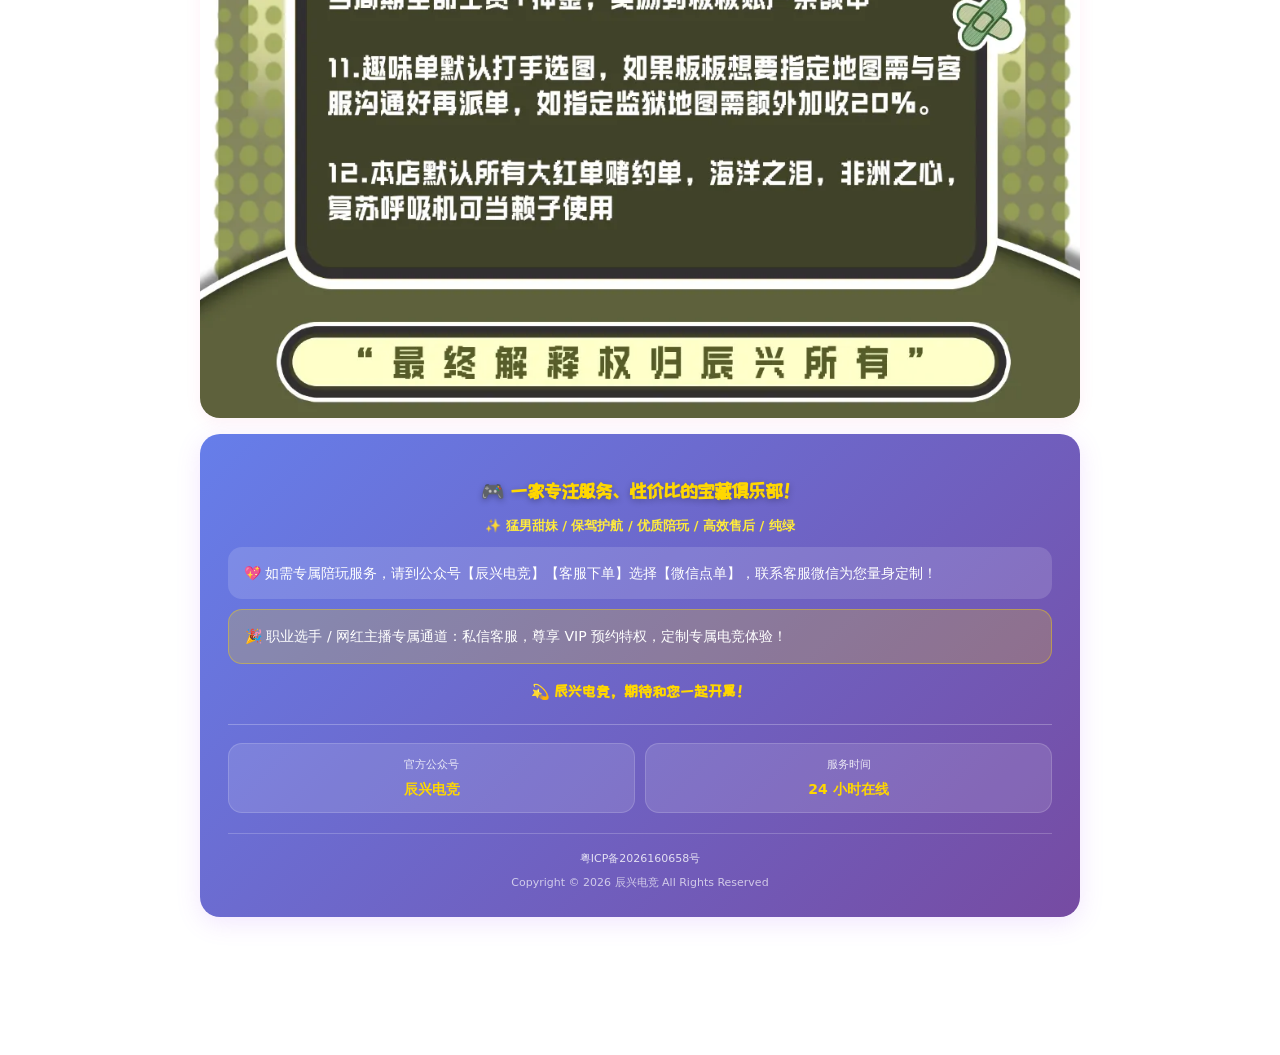
==== commit 2c61ea1a: "P0: 玩法搜索 / 主题色 / 分享卡 sv / 二级分组 / 下单须知文本化" ====
--- a/service.html
+++ b/service.html
@@ -20,7 +20,7 @@
     正在打开相关内容…如果浏览器没有自动跳转，<a id="fallback" href="index.html">点这里回到首页</a>。
   </p>
 
-  <script src="assets/js/data.js?v=20261002-2"></script>
+  <script src="assets/js/data.js?v=20261103-1"></script>
   <script>
     (function () {
       'use strict';
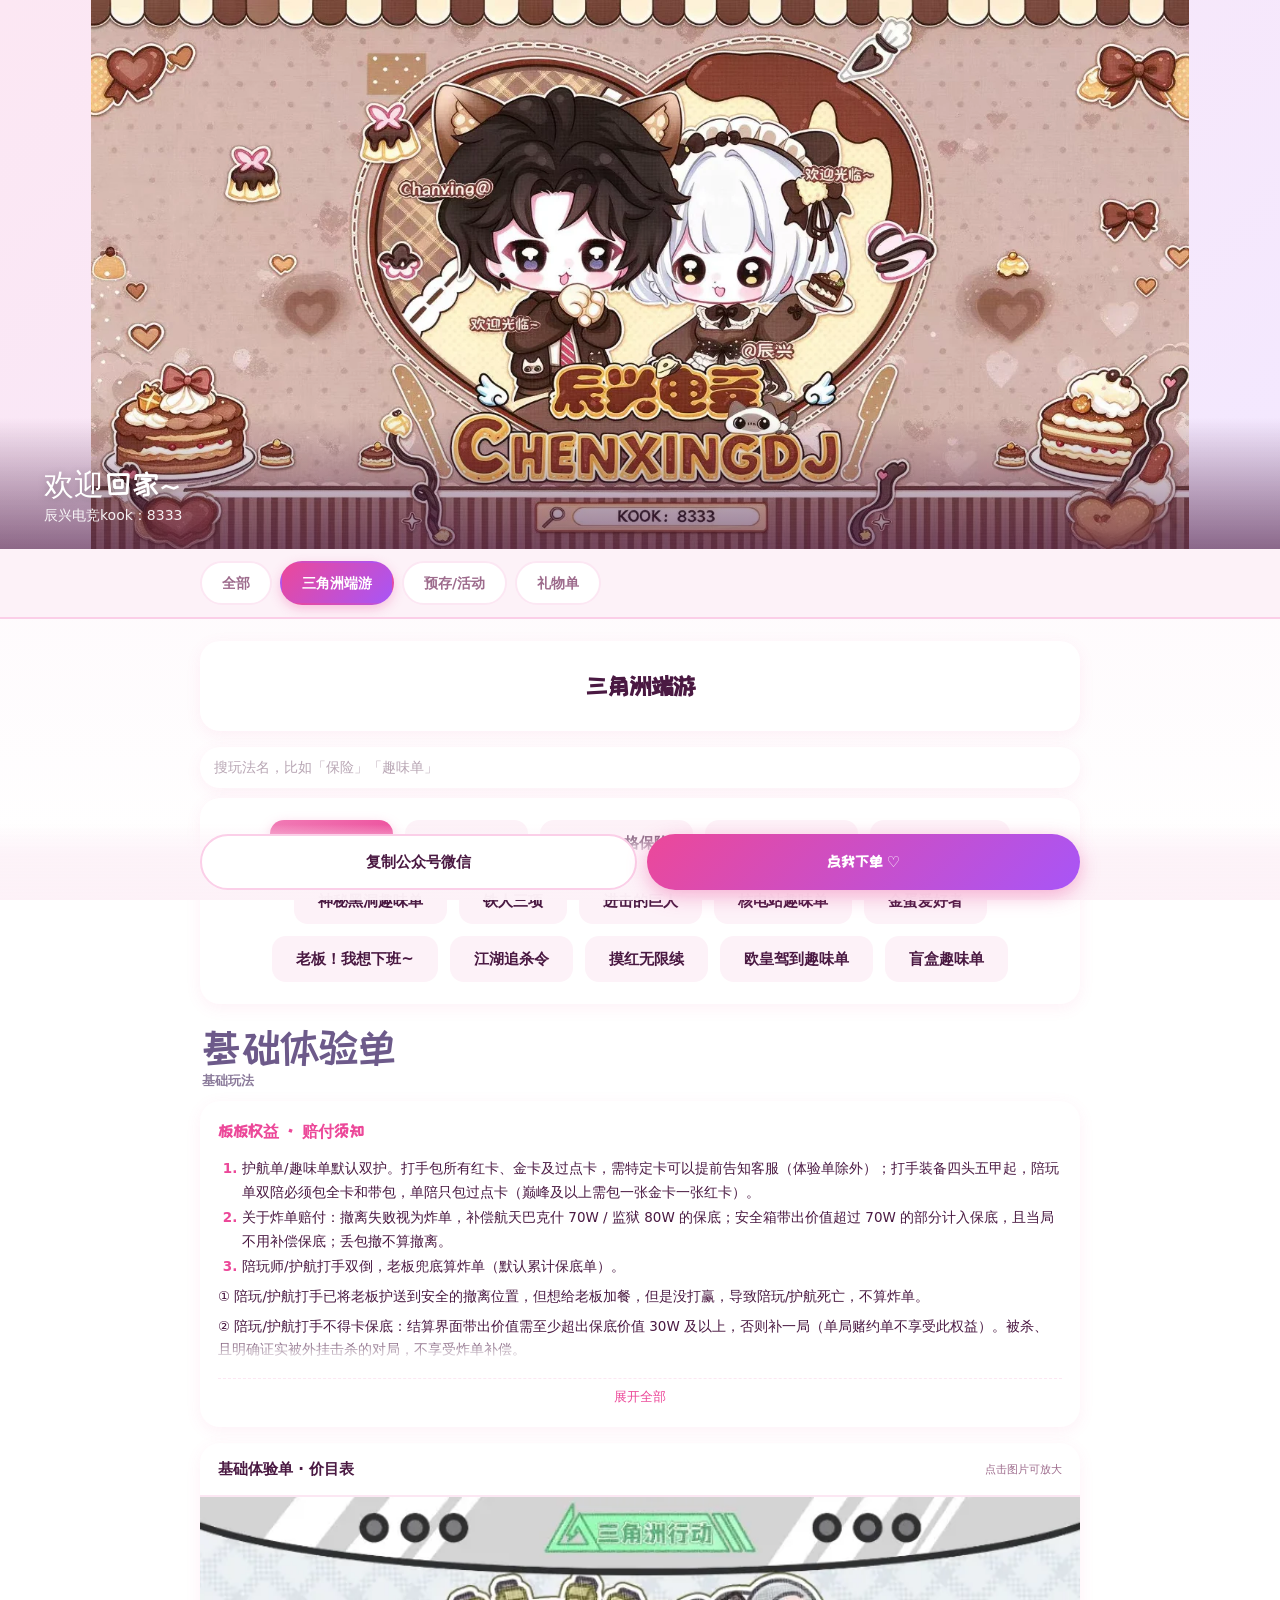
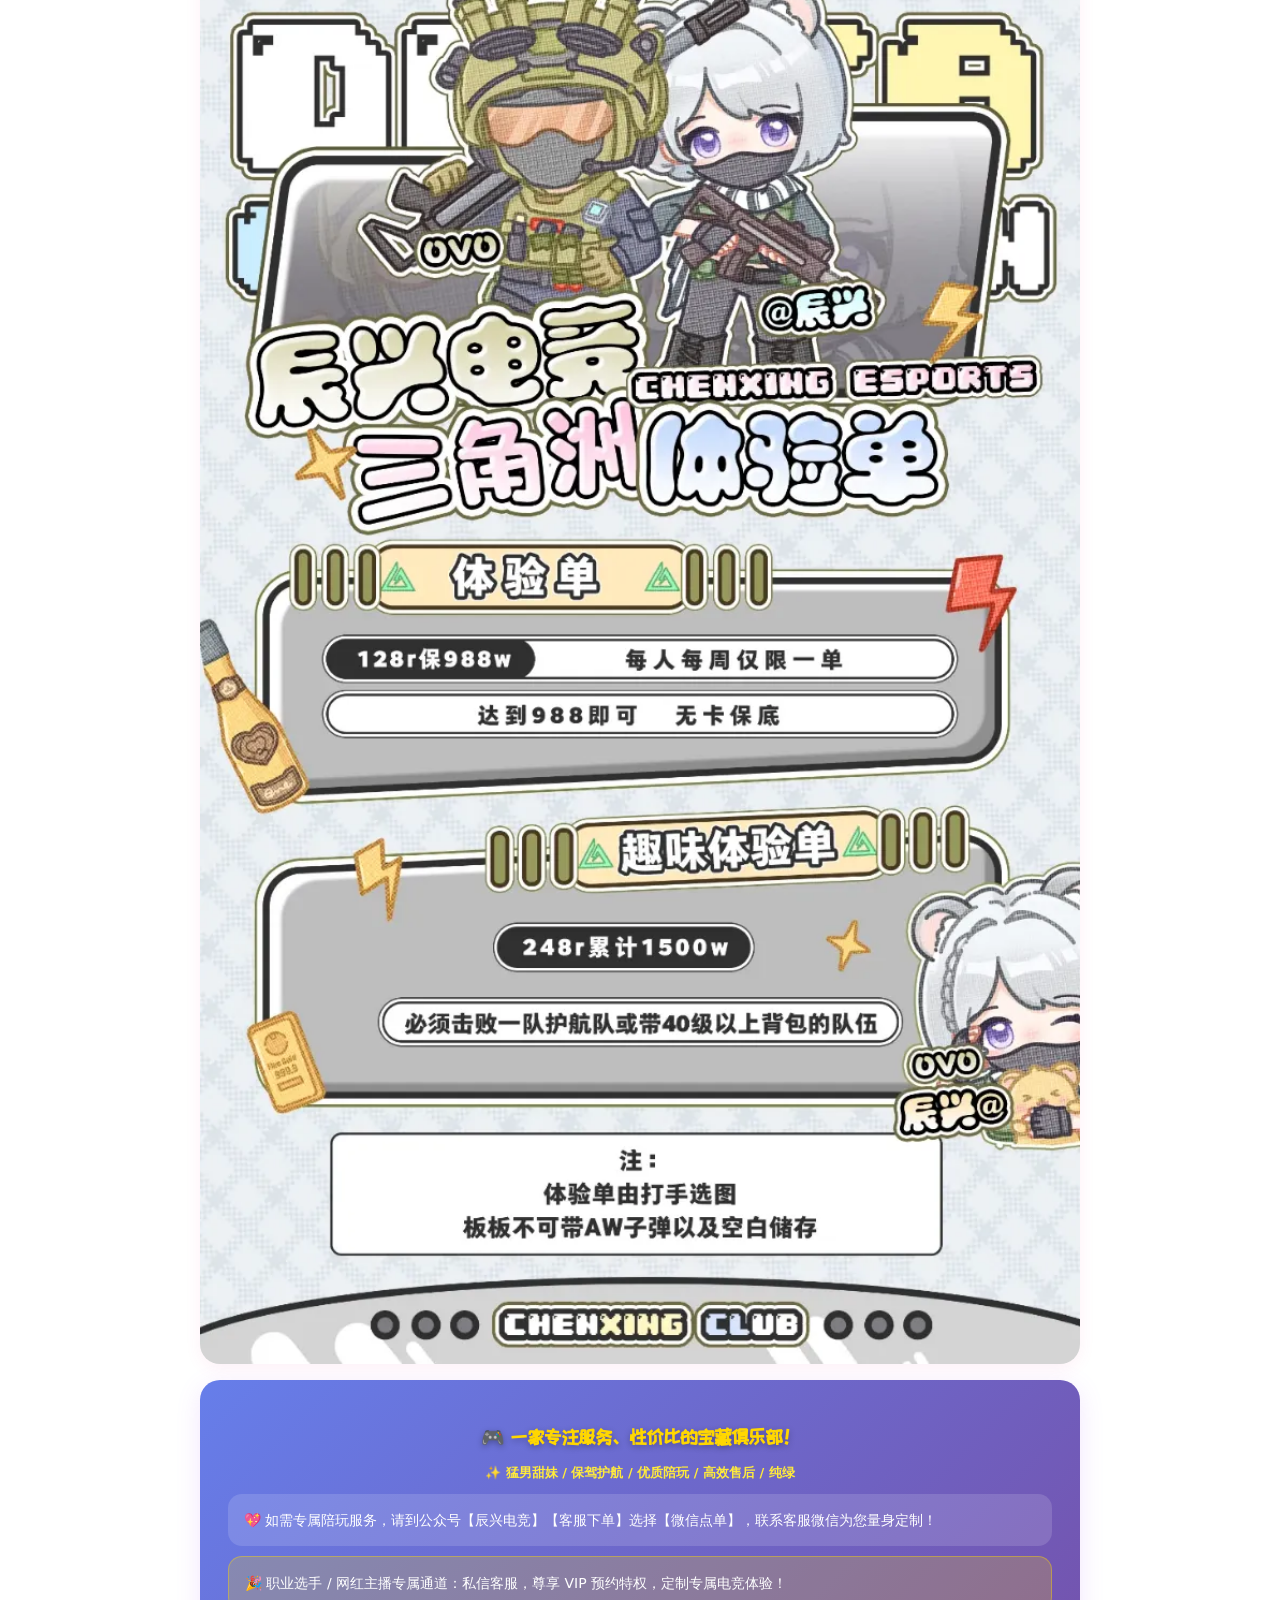
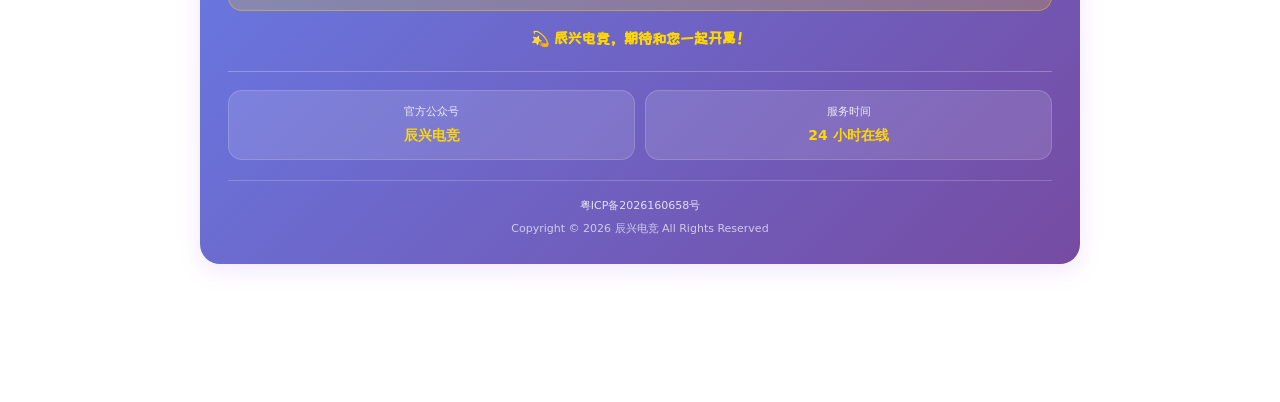
==== commit 11a7c103: "版本号 20261104-1（内容变更后强制刷新 data.js/config.js）" ====
--- a/service.html
+++ b/service.html
@@ -20,7 +20,7 @@
     正在打开相关内容…如果浏览器没有自动跳转，<a id="fallback" href="index.html">点这里回到首页</a>。
   </p>
 
-  <script src="assets/js/data.js?v=20261103-1"></script>
+  <script src="assets/js/data.js?v=20261104-1"></script>
   <script>
     (function () {
       'use strict';
